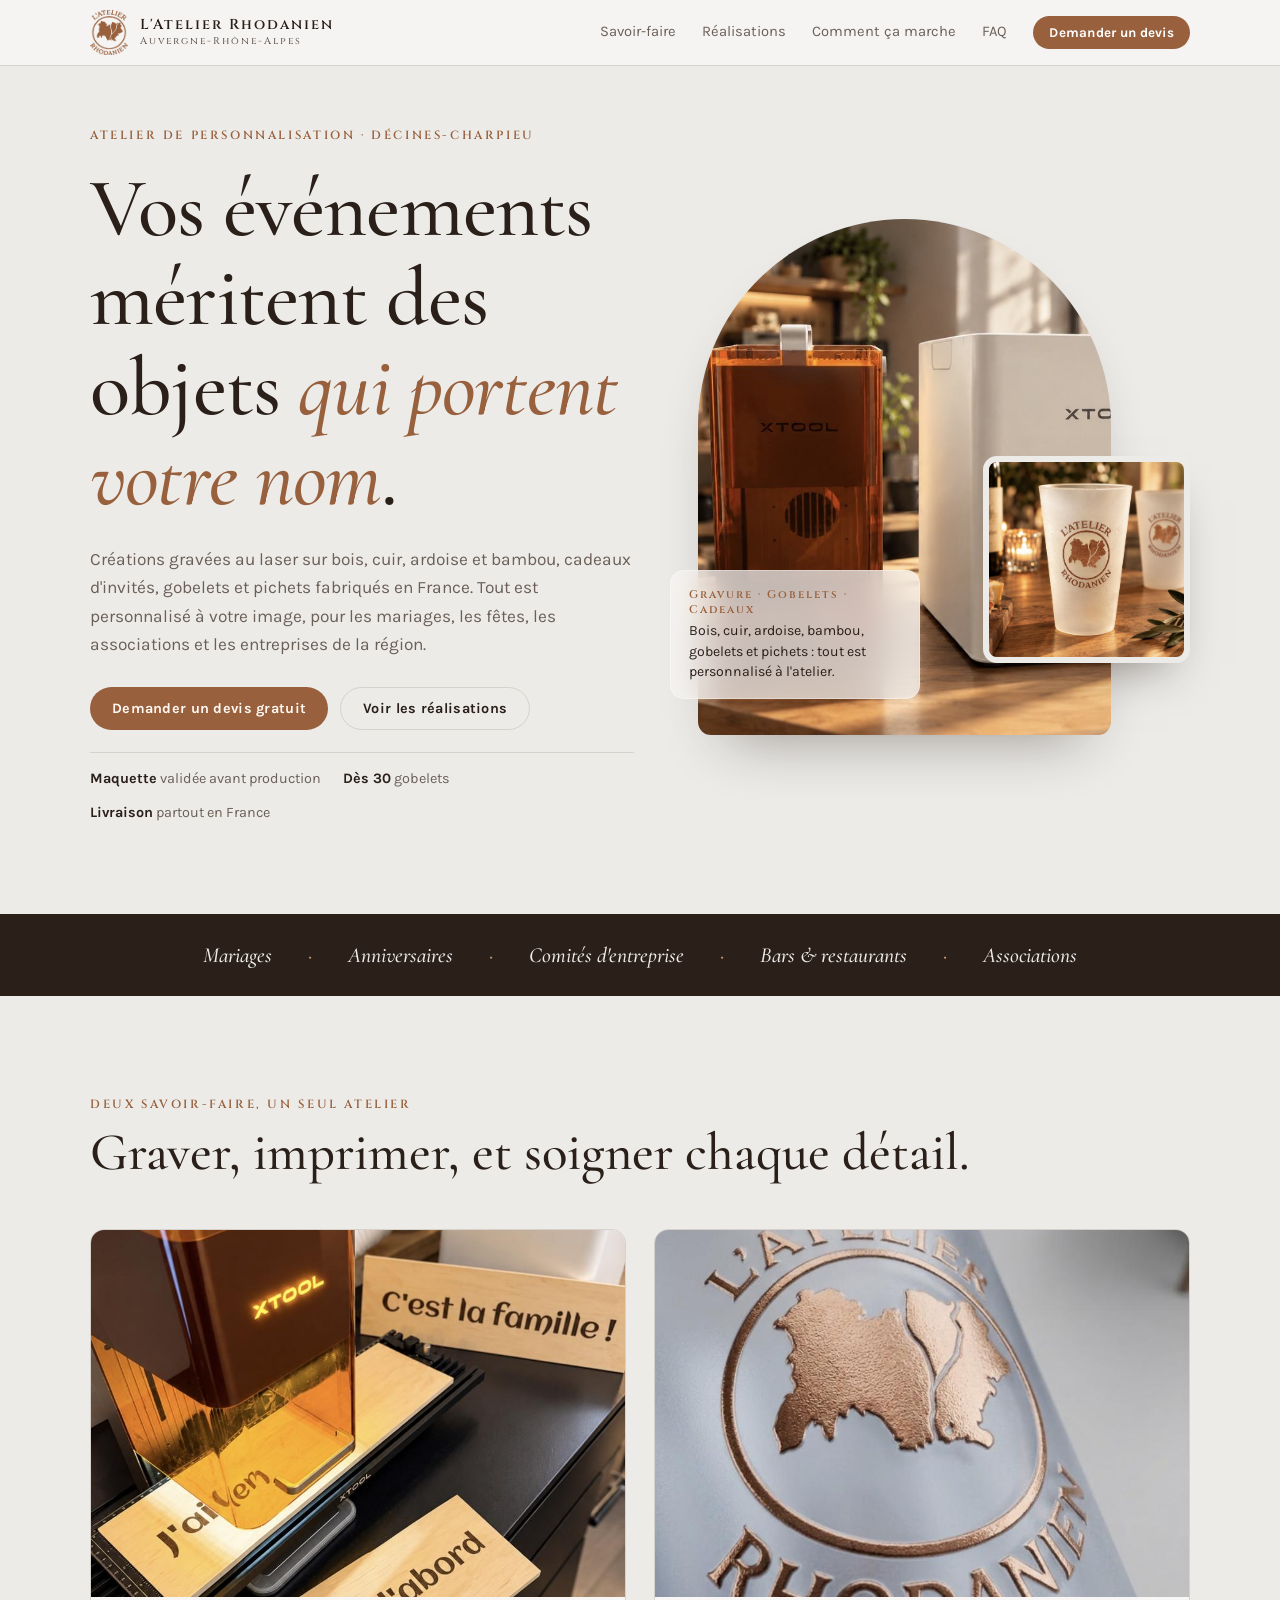
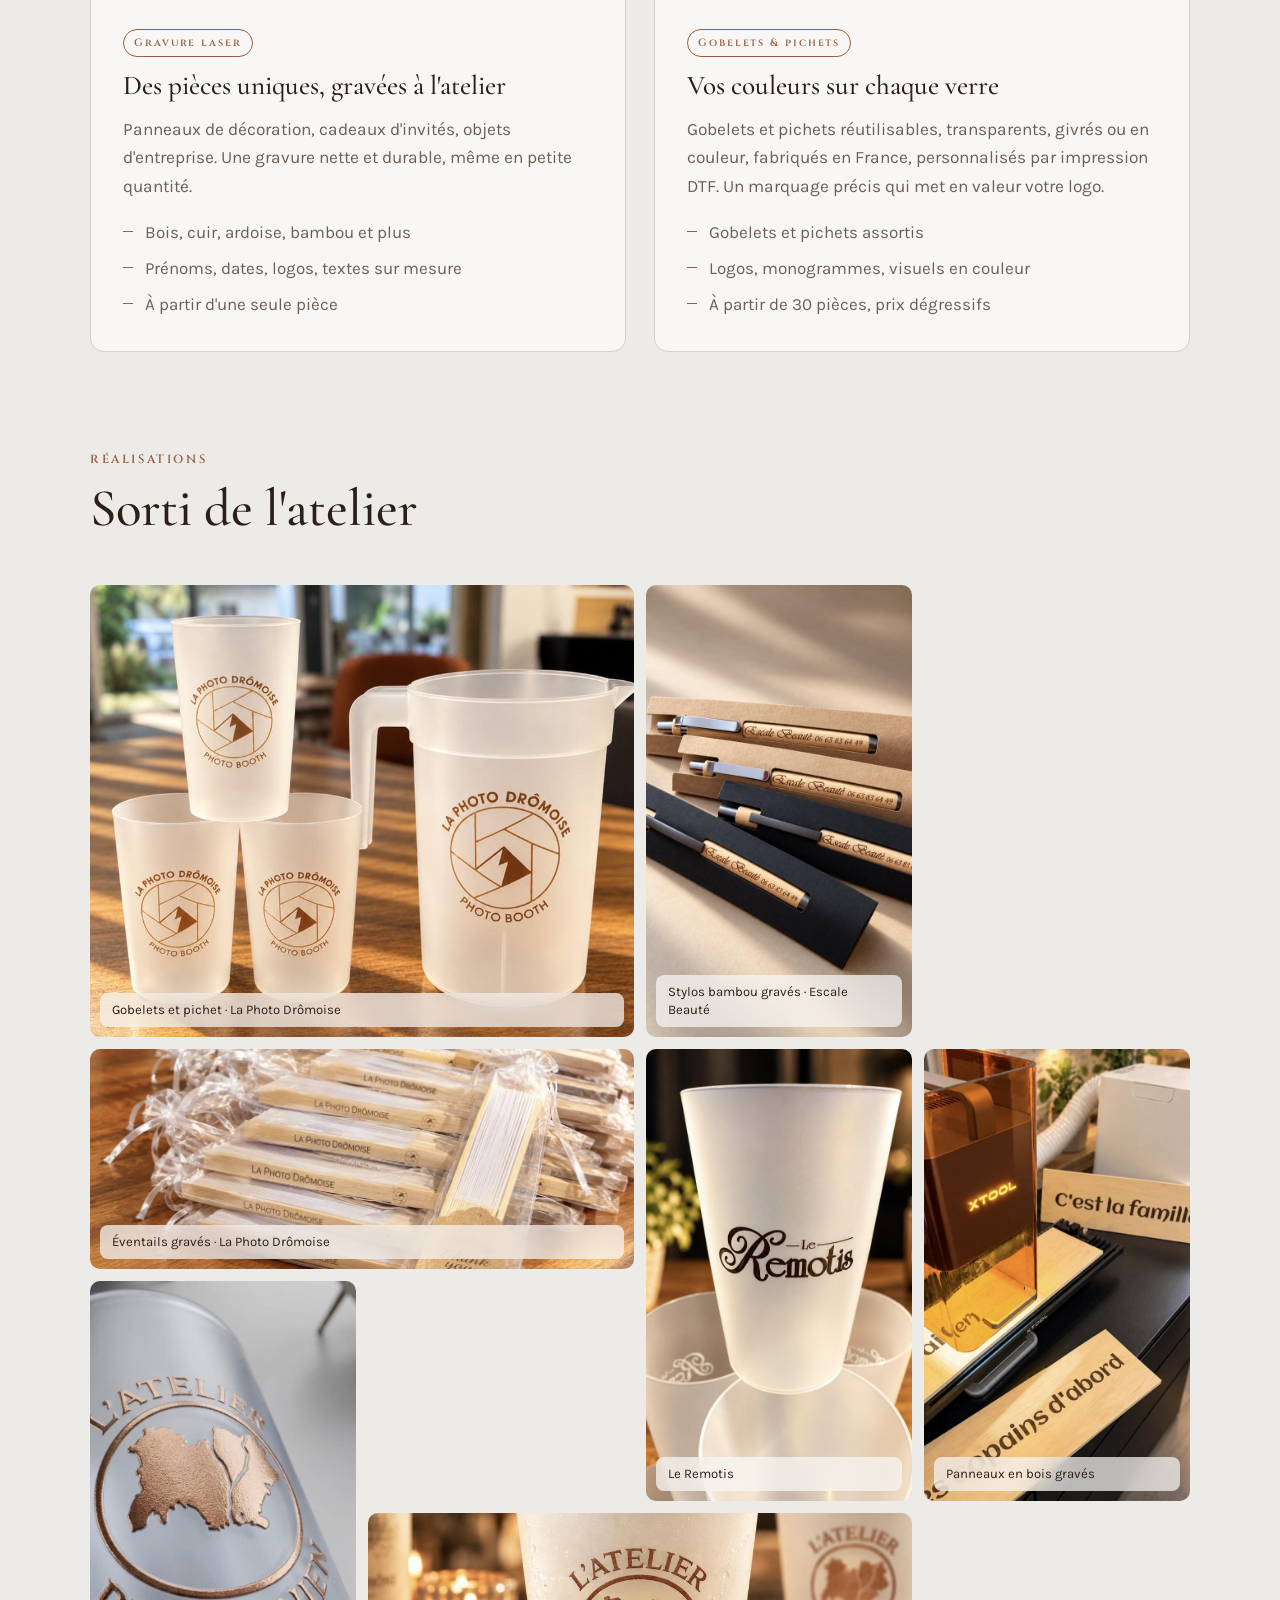
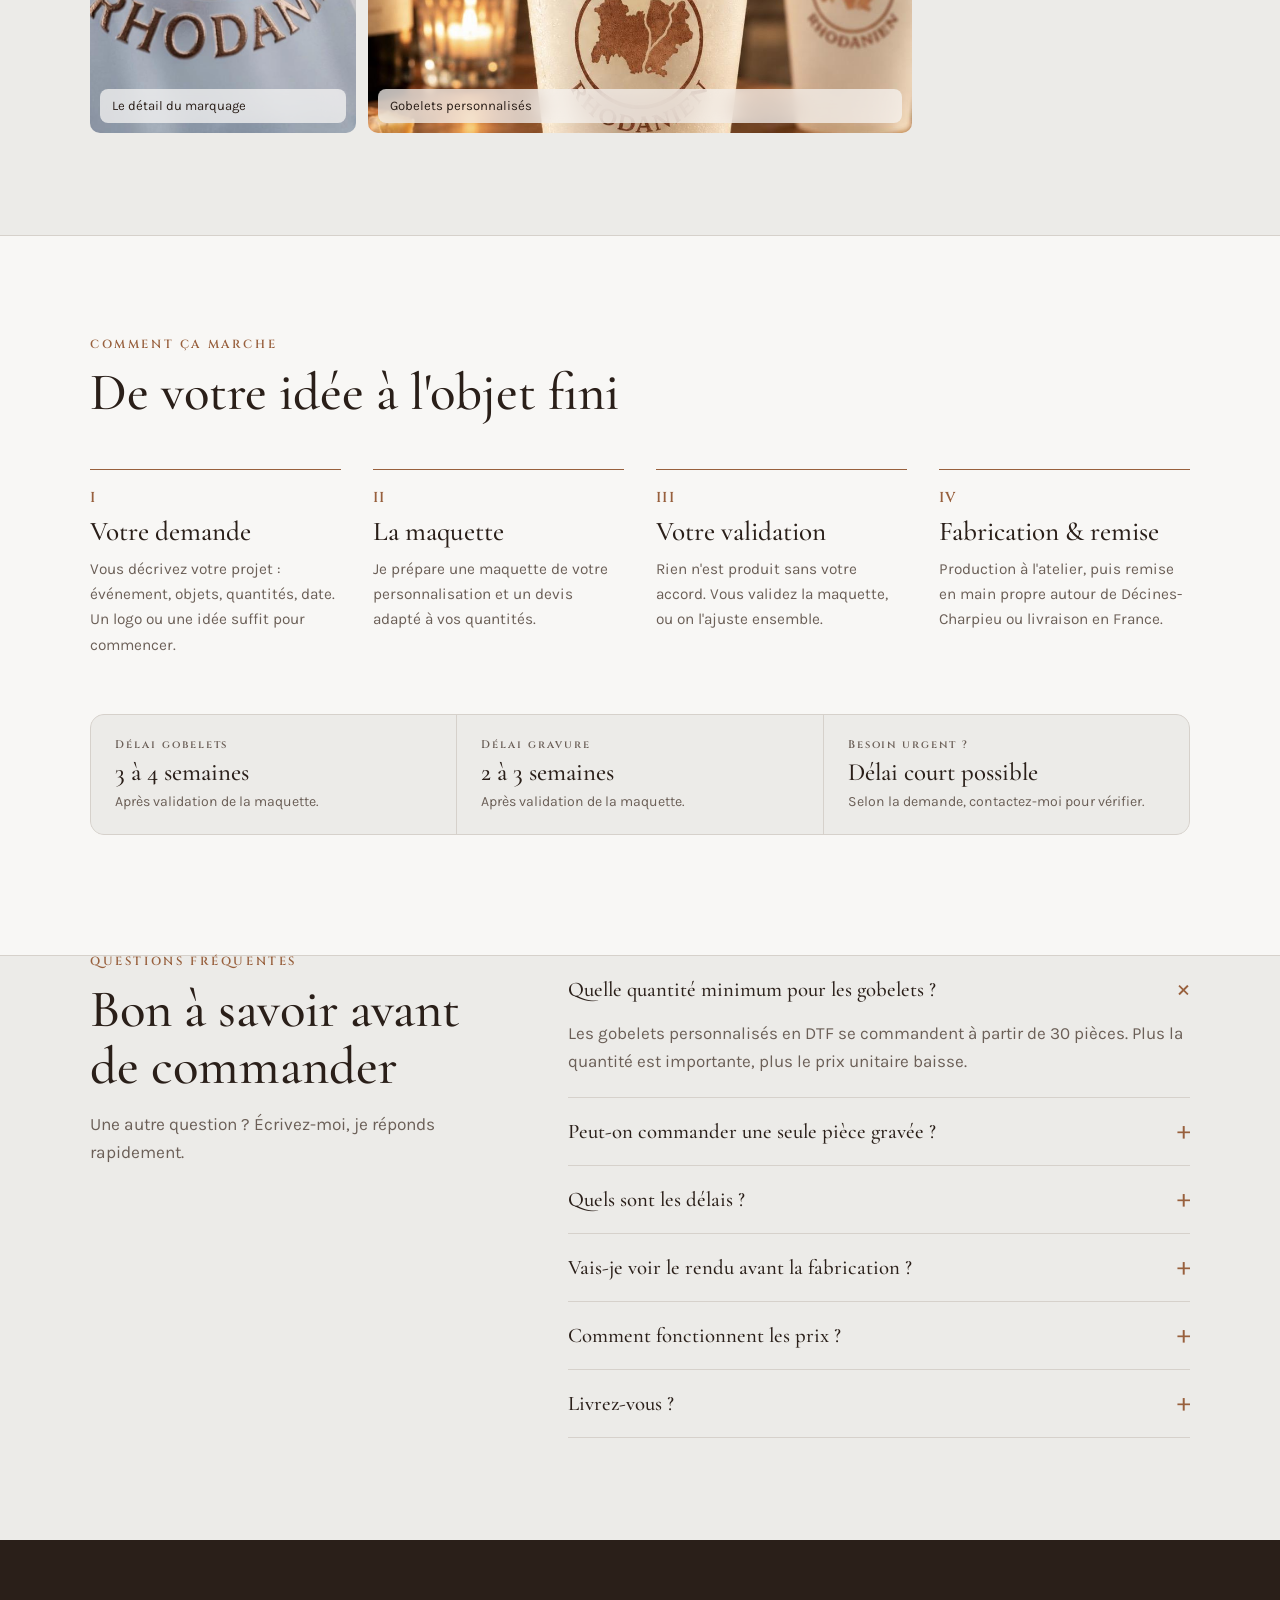
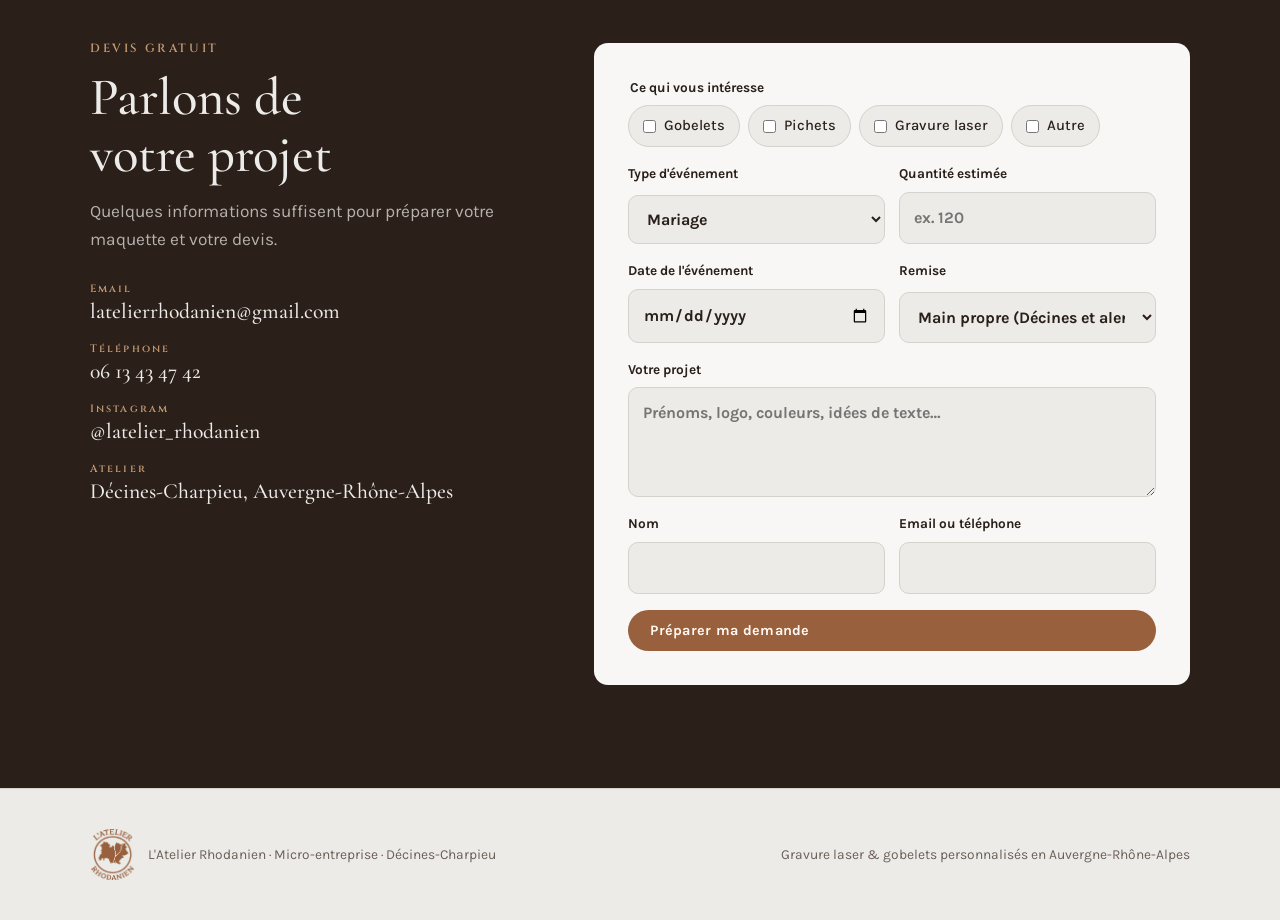
==== index.html @ f377ccbd "Texte blanc sur le bouton Demander un devis du menu Co-Authored-By: Claude Opus 5.5 <noreply@anthrop" ====
<!doctype html>
<html lang="fr">
<head>
<meta charset="utf-8">
<meta name="viewport" content="width=device-width, initial-scale=1, viewport-fit=cover">
<title>L'Atelier Rhodanien</title>
<meta name="description" content="Gravure laser, gobelets et pichets personnalisés pour mariages, fêtes et entreprises en Auvergne-Rhône-Alpes. Atelier à Décines-Charpieu.">
<link rel="preconnect" href="https://fonts.googleapis.com">
<link rel="preconnect" href="https://fonts.gstatic.com" crossorigin>
<link rel="stylesheet" href="https://fonts.googleapis.com/css2?family=Cinzel:wght@500;600&family=Cormorant+Garamond:ital,wght@0,500;0,600;1,500&family=Karla:wght@400;500;700&display=swap">
<style>
/* Layout: "givré & cuivre" — frosted-glass panels over warm workshop photos, copper as the single accent, Cinzel caps echoing the logo */
:root{
  --bg:#ECEBE8; --surface:#F8F7F5; --frost:rgba(248,247,245,.72);
  --ink:#2A1F19; --muted:#6B5F57; --line:#D6D1CB;
  --copper:#98603D; --copper-ink:#FFF8F2; --wood:#C49A72;
  --display:"Cormorant Garamond",Georgia,"Times New Roman",serif;
  --caps:"Cinzel","Trajan Pro",Georgia,serif;
  --body:"Karla",system-ui,-apple-system,"Segoe UI",sans-serif;
  --wrap:1180px; --r:14px;
}
@media (prefers-color-scheme:dark){:root:not([data-theme="light"]){
  --bg:#161210; --surface:#211A16; --frost:rgba(33,26,22,.74);
  --ink:#EFE7E0; --muted:#AA9C90; --line:#3A302A;
  --copper:#D39A6E; --copper-ink:#1B1310; --wood:#B58C66; color-scheme:dark}}
:root[data-theme="dark"]{
  --bg:#161210; --surface:#211A16; --frost:rgba(33,26,22,.74);
  --ink:#EFE7E0; --muted:#AA9C90; --line:#3A302A;
  --copper:#D39A6E; --copper-ink:#1B1310; --wood:#B58C66; color-scheme:dark}

*{box-sizing:border-box}
html{scroll-behavior:smooth}
[hidden]{display:none!important}
body{margin:0;background:var(--bg);color:var(--ink);font:400 17px/1.65 var(--body);-webkit-font-smoothing:antialiased}
img{display:block;max-width:100%}
a{color:inherit}
:focus-visible{outline:2px solid var(--copper);outline-offset:3px;border-radius:4px}
.wrap{max-width:var(--wrap);margin:0 auto;padding-inline:clamp(16px,4vw,40px)}
h1,h2,h3{font-family:var(--display);font-weight:500;line-height:1.08;margin:0;text-wrap:balance}
h2{font-size:clamp(2.1rem,4.6vw,3.3rem)}
h3{font-size:1.7rem}
p{margin:0}
.eyebrow{font:600 .74rem/1 var(--caps);letter-spacing:.22em;text-transform:uppercase;color:var(--copper)}
.lead{color:var(--muted);max-width:60ch;font-size:1.08rem}
.logo-mark{display:inline-block;background:var(--copper);-webkit-mask:url([data-uri]) center/contain no-repeat;mask:url([data-uri]) center/contain no-repeat;aspect-ratio:357/420}

/* header */
header.top{position:sticky;top:env(safe-area-inset-top,0px);z-index:20;background:var(--frost);backdrop-filter:blur(14px) saturate(1.1);-webkit-backdrop-filter:blur(14px) saturate(1.1);border-bottom:1px solid var(--line)}
.top .wrap{display:flex;align-items:center;justify-content:space-between;gap:16px;padding-block:10px}
.brand{display:flex;align-items:center;gap:12px;text-decoration:none}
.brand .logo-mark{width:38px}
.brand span{font:600 .9rem/1.15 var(--caps);letter-spacing:.14em}
.brand small{display:block;font:500 .62rem var(--caps);letter-spacing:.2em;color:var(--muted)}
nav.links{display:flex;gap:26px;align-items:center}
nav.links a{text-decoration:none;font-size:.92rem;color:var(--muted)}
nav.links a:hover{color:var(--ink)}
nav.links a.btn,nav.links a.btn:hover{color:#FFFFFF;background:#98603D}
.btn{display:inline-flex;align-items:center;gap:8px;padding:12px 22px;border-radius:999px;background:var(--copper);color:var(--copper-ink);text-decoration:none;font:700 .9rem var(--body);letter-spacing:.02em;border:0;cursor:pointer;transition:transform .2s,box-shadow .2s}
.btn:hover{transform:translateY(-1px);box-shadow:0 8px 22px -10px var(--copper)}
.btn.ghost{background:transparent;color:var(--ink);border:1px solid var(--line)}
.btn.sm{padding:9px 16px;font-size:.84rem}
@media (max-width:820px){nav.links a:not(.btn){display:none}}

/* hero */
.hero{padding-block:clamp(28px,5vw,64px) clamp(48px,7vw,96px)}
.hero-grid{display:grid;grid-template-columns:1.05fr .95fr;gap:clamp(28px,5vw,64px);align-items:center}
.hero-copy{display:grid;gap:22px;min-width:0}
.hero h1{font-size:clamp(2.7rem,6.6vw,5.2rem);letter-spacing:-.01em}
.hero h1 em{color:var(--copper);font-style:italic}
.hero .cta{display:flex;flex-wrap:wrap;gap:12px;margin-top:6px}
.facts{display:flex;flex-wrap:wrap;gap:10px 22px;padding-top:14px;border-top:1px solid var(--line);color:var(--muted);font-size:.9rem}
.facts b{color:var(--ink);font-weight:700}
.hero-visual{position:relative;min-width:0}
.hero-visual .photo{border-radius:220px 220px var(--r) var(--r);overflow:hidden;aspect-ratio:4/5;box-shadow:0 30px 60px -30px rgba(42,31,25,.45)}
.hero-visual .photo img{width:100%;height:100%;object-fit:cover}
.hero-visual .photo{width:84%}
.photo2{position:absolute;right:0;top:46%;width:42%;aspect-ratio:1;border-radius:var(--r);overflow:hidden;border:6px solid var(--bg);box-shadow:0 24px 44px -22px rgba(42,31,25,.5)}
.photo2 img{width:100%;height:100%;object-fit:cover}
.frost-tag{position:absolute;left:-28px;bottom:36px;max-width:250px;padding:16px 18px;border-radius:var(--r);background:var(--frost);backdrop-filter:blur(16px);-webkit-backdrop-filter:blur(16px);border:1px solid rgba(255,255,255,.35);font-size:.88rem;line-height:1.45}
.frost-tag strong{display:block;font:600 .7rem var(--caps);letter-spacing:.18em;color:var(--copper);margin-bottom:4px}
@media (max-width:860px){.hero-grid{grid-template-columns:1fr}.hero-visual{order:-1;max-width:460px;width:100%;margin-inline:auto}.frost-tag{left:12px;bottom:14px}}

/* savoir-faire */
section{padding-block:clamp(56px,8vw,104px)}
.sec-head{display:grid;gap:14px;margin-bottom:clamp(28px,4vw,48px)}
.lines{display:grid;grid-template-columns:1fr 1fr;gap:clamp(16px,2.5vw,28px)}
.line{background:var(--surface);border-radius:var(--r);overflow:hidden;display:grid;grid-template-rows:auto 1fr;border:1px solid var(--line)}
.line .img{aspect-ratio:16/11;overflow:hidden}
.line .img img{width:100%;height:100%;object-fit:cover;transition:transform .8s ease}
.line:hover .img img{transform:scale(1.03)}
.line .body{padding:clamp(20px,3vw,32px);display:grid;gap:14px;align-content:start}
.line ul{list-style:none;padding:0;margin:4px 0 0;display:grid;gap:8px;color:var(--muted)}
.line li{padding-left:22px;position:relative}
.line li::before{content:"";position:absolute;left:0;top:.72em;width:10px;height:1px;background:var(--copper)}
.chip{justify-self:start;font:600 .66rem var(--caps);letter-spacing:.18em;padding:6px 10px;border:1px solid var(--copper);color:var(--copper);border-radius:999px}
@media (max-width:760px){.lines{grid-template-columns:1fr}}

/* occasions band */
.band{background:var(--ink);color:var(--bg);padding-block:28px}
.band .wrap{display:flex;flex-wrap:wrap;gap:12px 36px;justify-content:center;font:500 1.35rem var(--display);font-style:italic}
.band span::after{content:"·";margin-left:36px;color:var(--wood);font-style:normal}
.band span:last-child::after{content:none}

/* gallery */
.gallery{display:grid;grid-template-columns:repeat(4,1fr);grid-auto-rows:220px;gap:12px}
.gallery figure{margin:0;position:relative;border-radius:10px;overflow:hidden;background:var(--surface)}
.gallery img{width:100%;height:100%;object-fit:cover}
.gallery figcaption{position:absolute;left:10px;right:10px;bottom:10px;padding:8px 12px;border-radius:8px;background:var(--frost);backdrop-filter:blur(12px);-webkit-backdrop-filter:blur(12px);font-size:.82rem;line-height:1.35}
.g1{grid-column:span 2;grid-row:span 2}.g2{grid-row:span 2}.g5{grid-column:span 2}
@media (max-width:860px){.gallery{grid-template-columns:1fr 1fr;grid-auto-rows:190px}.g1{grid-column:span 2}.g2{grid-row:span 2}.g5{grid-column:span 2}}

/* steps */
.steps-sec{background:var(--surface);border-block:1px solid var(--line)}
.steps{list-style:none;margin:0;padding:0;display:grid;grid-template-columns:repeat(4,1fr);gap:clamp(18px,2.5vw,32px);counter-reset:s}
.steps li{display:grid;gap:10px;align-content:start;padding-top:18px;border-top:1px solid var(--copper);counter-increment:s}
.steps li::before{content:counter(s,upper-roman);font:600 .9rem var(--caps);color:var(--copper);letter-spacing:.1em}
.steps p{color:var(--muted);font-size:.96rem}
.keyinfo{margin-top:clamp(36px,5vw,56px);display:grid;grid-template-columns:repeat(3,1fr);gap:1px;background:var(--line);border:1px solid var(--line);border-radius:var(--r);overflow:hidden}
.keyinfo div{background:var(--bg);padding:22px 24px;display:grid;gap:6px;align-content:start}
.keyinfo dt{font:600 .68rem var(--caps);letter-spacing:.18em;color:var(--muted)}
.keyinfo dd{margin:0;font:500 1.55rem/1.2 var(--display)}
.keyinfo dd small{display:block;font:400 .88rem/1.45 var(--body);color:var(--muted);margin-top:4px}
@media (max-width:860px){.steps{grid-template-columns:1fr 1fr}.keyinfo{grid-template-columns:1fr}}
@media (max-width:480px){.steps{grid-template-columns:1fr}}

/* reviews */
.reviews{display:grid;grid-template-columns:repeat(3,1fr);gap:16px}
.review{border:1px dashed var(--line);border-radius:var(--r);padding:26px;display:grid;gap:14px;align-content:start;background:var(--surface)}
.review .stars{color:var(--copper);letter-spacing:.2em}
.review q{font:italic 500 1.3rem/1.35 var(--display);color:var(--muted);quotes:"« " " »"}
.review cite{font:normal 600 .7rem var(--caps);letter-spacing:.16em;color:var(--muted)}
@media (max-width:860px){.reviews{grid-template-columns:1fr}}

/* faq */
.faq-grid{display:grid;grid-template-columns:.8fr 1.2fr;gap:clamp(28px,5vw,64px);align-items:start}
.faq-grid > *{min-width:0}
details{border-bottom:1px solid var(--line);padding-block:4px}
summary{cursor:pointer;list-style:none;display:flex;justify-content:space-between;gap:16px;padding-block:16px;font:500 1.3rem/1.3 var(--display)}
summary::-webkit-details-marker{display:none}
summary::after{content:"+";color:var(--copper);font:400 1.6rem/1 var(--body);transition:transform .25s}
details[open] summary::after{transform:rotate(45deg)}
details p{color:var(--muted);padding-bottom:18px;max-width:62ch}
@media (max-width:860px){.faq-grid{grid-template-columns:1fr}}

/* devis */
.devis{background:var(--ink);color:var(--bg)}
.devis .eyebrow{color:var(--wood)}
.devis-grid{display:grid;grid-template-columns:.85fr 1.15fr;gap:clamp(28px,5vw,64px);align-items:start}
.devis-grid > *{min-width:0}
.devis .lead{color:color-mix(in srgb,var(--bg) 72%,var(--ink))}
.contact{display:grid;gap:18px;margin-top:28px}
.contact div{display:grid;gap:2px}
.contact dt{font:600 .66rem var(--caps);letter-spacing:.2em;color:var(--wood)}
.contact dd{margin:0;font:500 1.35rem var(--display);user-select:all;word-break:break-word}
.contact dd a{text-decoration:none}
form.card{background:var(--surface);color:var(--ink);border-radius:var(--r);padding:clamp(20px,3vw,34px);display:grid;gap:16px}
.row{display:grid;grid-template-columns:1fr 1fr;gap:14px}
@media (max-width:560px){.row{grid-template-columns:1fr}}
label{display:grid;gap:6px;font-size:.85rem;font-weight:700}
input,select,textarea{font:inherit;font-size:1rem;color:var(--ink);background:var(--bg);border:1px solid var(--line);border-radius:10px;padding:12px 14px;width:100%;min-width:0}
textarea{min-height:110px;resize:vertical}
input:focus,select:focus,textarea:focus{outline:none;border-color:var(--copper);box-shadow:0 0 0 3px color-mix(in srgb,var(--copper) 22%,transparent)}
fieldset{border:0;padding:0;margin:0;display:grid;gap:8px}
legend{font-size:.85rem;font-weight:700;margin-bottom:6px}
.opts{display:flex;flex-wrap:wrap;gap:8px}
.opts label{display:inline-flex;align-items:center;gap:8px;font-weight:500;font-size:.92rem;padding:8px 14px;border:1px solid var(--line);border-radius:999px;cursor:pointer;background:var(--bg)}
.opts input{width:auto;accent-color:var(--copper);margin:0}
.opts label:has(input:checked){border-color:var(--copper);color:var(--copper)}
.note{font-size:.82rem;color:var(--muted)}
.result{display:grid;gap:12px;padding:18px;border-radius:10px;background:var(--bg);border:1px solid var(--copper)}
.result pre{white-space:pre-wrap;font:400 .9rem/1.5 var(--body);margin:0;max-height:240px;overflow:auto}
.result .acts{display:flex;flex-wrap:wrap;gap:10px}
@media (max-width:860px){.devis-grid{grid-template-columns:1fr}}

footer{padding-block:40px;border-top:1px solid var(--line);color:var(--muted);font-size:.86rem}
footer .wrap{display:flex;flex-wrap:wrap;justify-content:space-between;gap:16px;align-items:center}
footer .logo-mark{width:44px}

@media (prefers-reduced-motion:reduce){*{transition:none!important;scroll-behavior:auto!important}}
</style>
</head>
<body>


<header class="top">
  <div class="wrap">
    <a class="brand" href="#accueil" aria-label="L'Atelier Rhodanien, accueil">
      <i class="logo-mark" aria-hidden="true"></i>
      <span>L'Atelier Rhodanien<small>Auvergne-Rhône-Alpes</small></span>
    </a>
    <nav class="links" aria-label="Navigation principale">
      <a href="#savoir-faire">Savoir-faire</a>
      <a href="#realisations">Réalisations</a>
      <a href="#etapes">Comment ça marche</a>
      <a href="#faq">FAQ</a>
      <a class="btn sm" href="#devis">Demander un devis</a>
    </nav>
  </div>
</header>

<main id="accueil">
  <section class="hero">
    <div class="wrap hero-grid">
      <div class="hero-copy">
        <p class="eyebrow">Atelier de personnalisation · Décines-Charpieu</p>
        <h1>Vos événements méritent des objets <em>qui portent votre nom</em>.</h1>
        <p class="lead">Créations gravées au laser sur bois, cuir, ardoise et bambou, cadeaux d'invités, gobelets et pichets fabriqués en France. Tout est personnalisé à votre image, pour les mariages, les fêtes, les associations et les entreprises de la région.</p>
        <div class="cta">
          <a class="btn" href="#devis">Demander un devis gratuit</a>
          <a class="btn ghost" href="#realisations">Voir les réalisations</a>
        </div>
        <div class="facts">
          <span><b>Maquette</b> validée avant production</span>
          <span><b>Dès 30</b> gobelets</span>
          <span><b>Livraison</b> partout en France</span>
        </div>
      </div>
      <div class="hero-visual">
        <div class="photo"><img src="[data-uri]" alt="Machine de gravure laser et son extracteur dans l'atelier, sur un établi en bois baigné de soleil" style="object-position:36% 50%"></div>
        <div class="photo2"><img src="[data-uri]" alt="Gobelet personnalisé au logo de L'Atelier Rhodanien"></div>
        <div class="frost-tag"><strong>Gravure · Gobelets · Cadeaux</strong>Bois, cuir, ardoise, bambou, gobelets et pichets : tout est personnalisé à l'atelier.</div>
      </div>
    </div>
  </section>

  <div class="band" aria-label="Occasions">
    <div class="wrap"><span>Mariages</span><span>Anniversaires</span><span>Comités d'entreprise</span><span>Bars & restaurants</span><span>Associations</span></div>
  </div>

  <section id="savoir-faire">
    <div class="wrap">
      <div class="sec-head">
        <p class="eyebrow">Deux savoir-faire, un seul atelier</p>
        <h2>Graver, imprimer, et soigner chaque détail.</h2>
      </div>
      <div class="lines">
        <article class="line">
          <div class="img"><img src="[data-uri]" alt="Machine de gravure laser en action sur une planche de bois, à côté de panneaux gravés"></div>
          <div class="body">
            <span class="chip">Gravure laser</span>
            <h3>Des pièces uniques, gravées à l'atelier</h3>
            <p class="lead">Panneaux de décoration, cadeaux d'invités, objets d'entreprise. Une gravure nette et durable, même en petite quantité.</p>
            <ul><li>Bois, cuir, ardoise, bambou et plus</li><li>Prénoms, dates, logos, textes sur mesure</li><li>À partir d'une seule pièce</li></ul>
          </div>
        </article>
        <article class="line">
          <div class="img"><img src="[data-uri]" alt="Gros plan sur le logo cuivré imprimé sur un gobelet"></div>
          <div class="body">
            <span class="chip">Gobelets & pichets</span>
            <h3>Vos couleurs sur chaque verre</h3>
            <p class="lead">Gobelets et pichets réutilisables, transparents, givrés ou en couleur, fabriqués en France, personnalisés par impression DTF. Un marquage précis qui met en valeur votre logo.</p>
            <ul><li>Gobelets et pichets assortis</li><li>Logos, monogrammes, visuels en couleur</li><li>À partir de 30 pièces, prix dégressifs</li></ul>
          </div>
        </article>
      </div>
    </div>
  </section>

  <section id="realisations" style="padding-top:0">
    <div class="wrap">
      <div class="sec-head">
        <p class="eyebrow">Réalisations</p>
        <h2>Sorti de l'atelier</h2>
      </div>
      <div class="gallery">
        <figure class="g1"><img src="[data-uri]" alt="Trois gobelets et un pichet marqués au logo de La Photo Drômoise sur une table en bois"><figcaption>Gobelets et pichet · La Photo Drômoise</figcaption></figure>
        <figure class="g2"><img src="[data-uri]" alt="Stylos en bambou gravés Escale Beauté dans leurs étuis kraft et noirs"><figcaption>Stylos bambou gravés · Escale Beauté</figcaption></figure>
        <figure class="g5"><img src="[data-uri]" alt="Éventails en bambou gravés La Photo Drômoise, emballés en organza"><figcaption>Éventails gravés · La Photo Drômoise</figcaption></figure>
        <figure class="g2"><img src="[data-uri]" alt="Gros plan d'un gobelet marqué Le Remotis"><figcaption>Le Remotis</figcaption></figure>
        <figure class="g2"><img src="[data-uri]" alt="Panneaux en bois gravés de messages" style="object-position:70% 40%"><figcaption>Panneaux en bois gravés</figcaption></figure>
        <figure class="g2"><img src="[data-uri]" alt="Détail du marquage cuivré sur un gobelet"><figcaption>Le détail du marquage</figcaption></figure>
        <figure class="g5"><img src="[data-uri]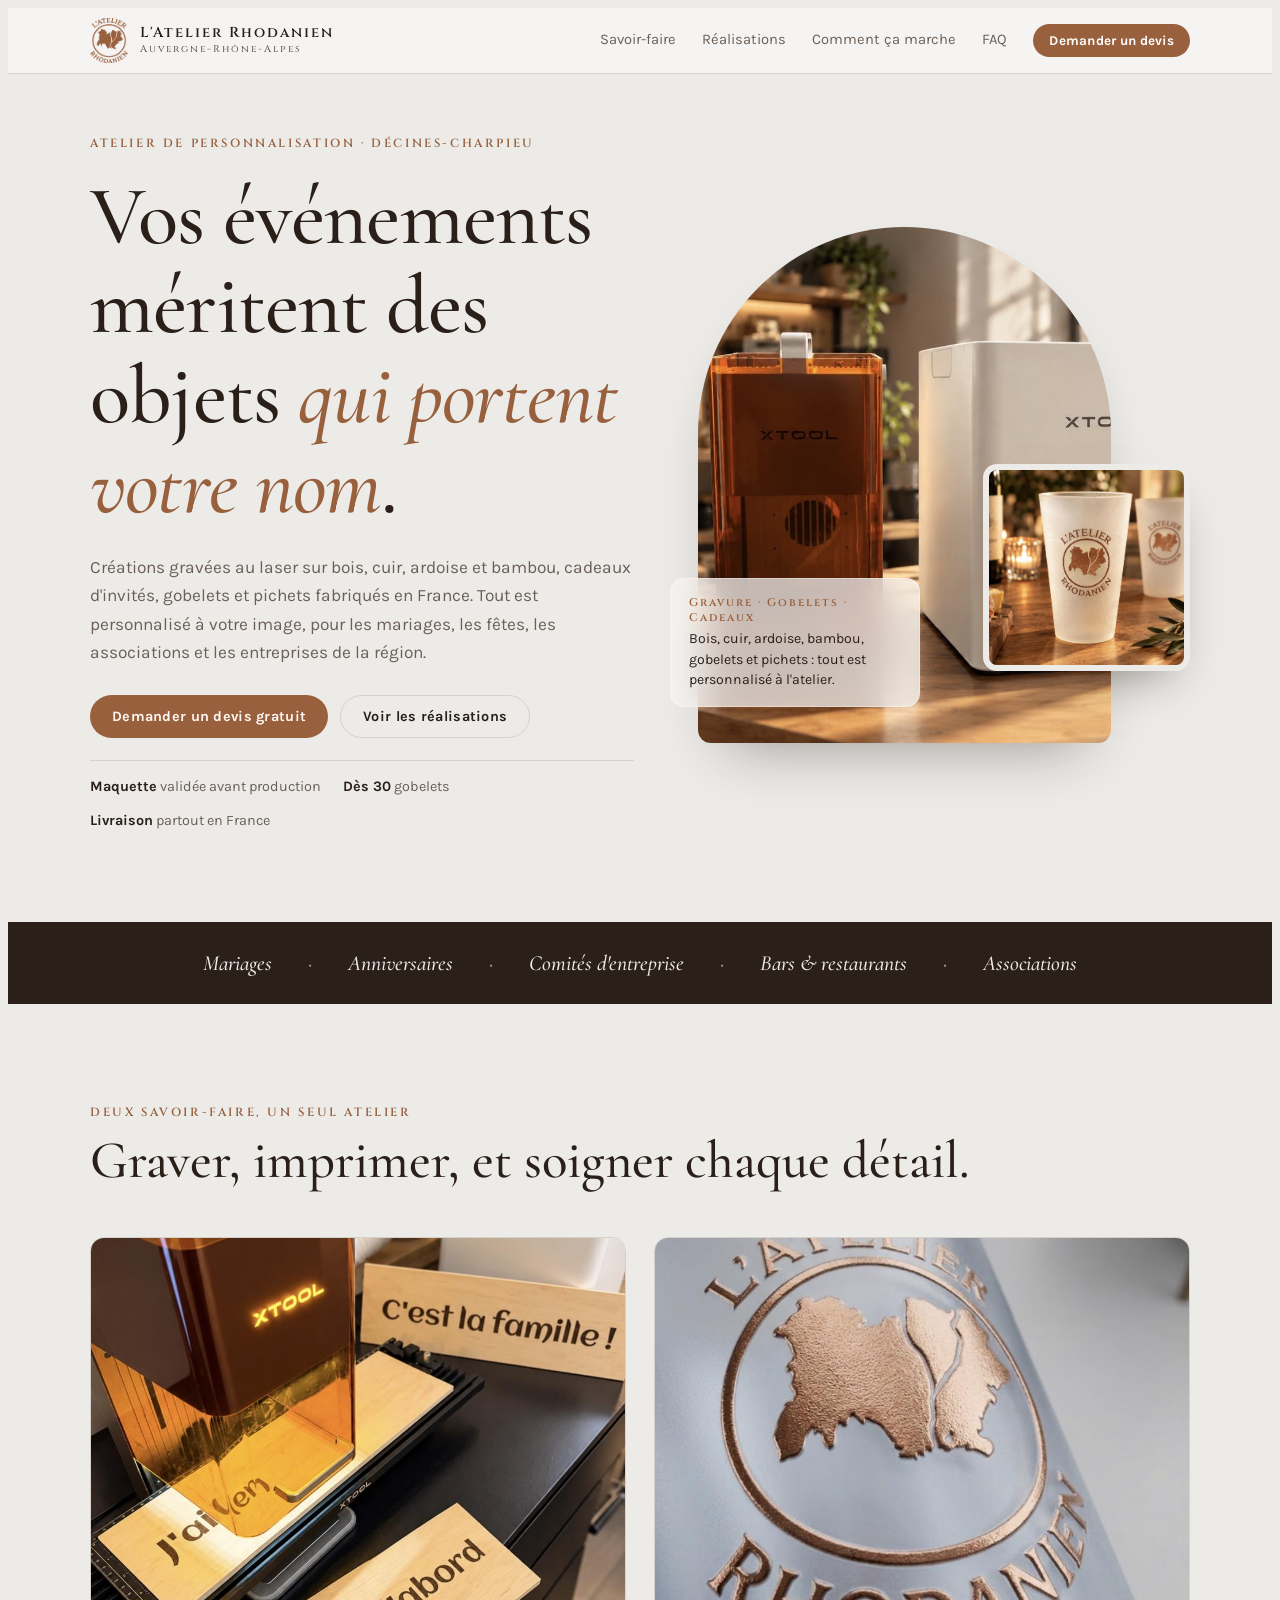
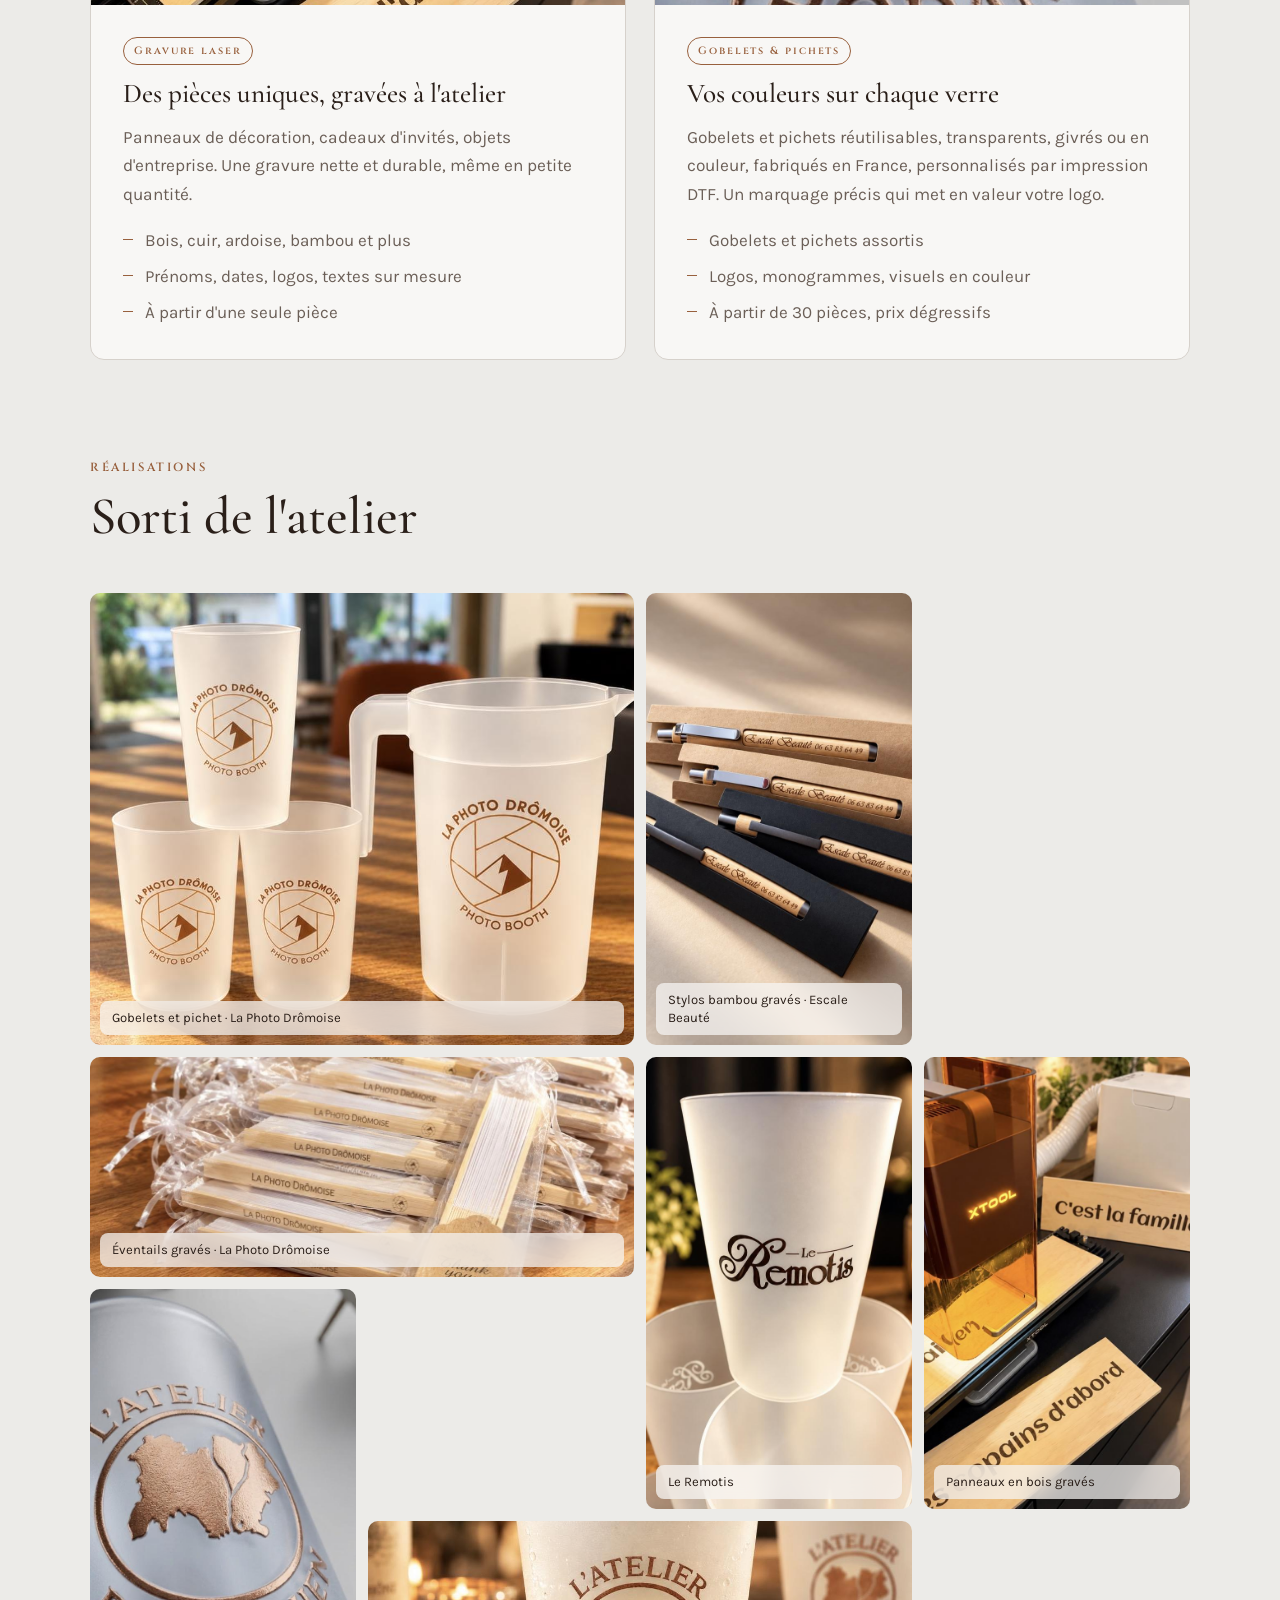
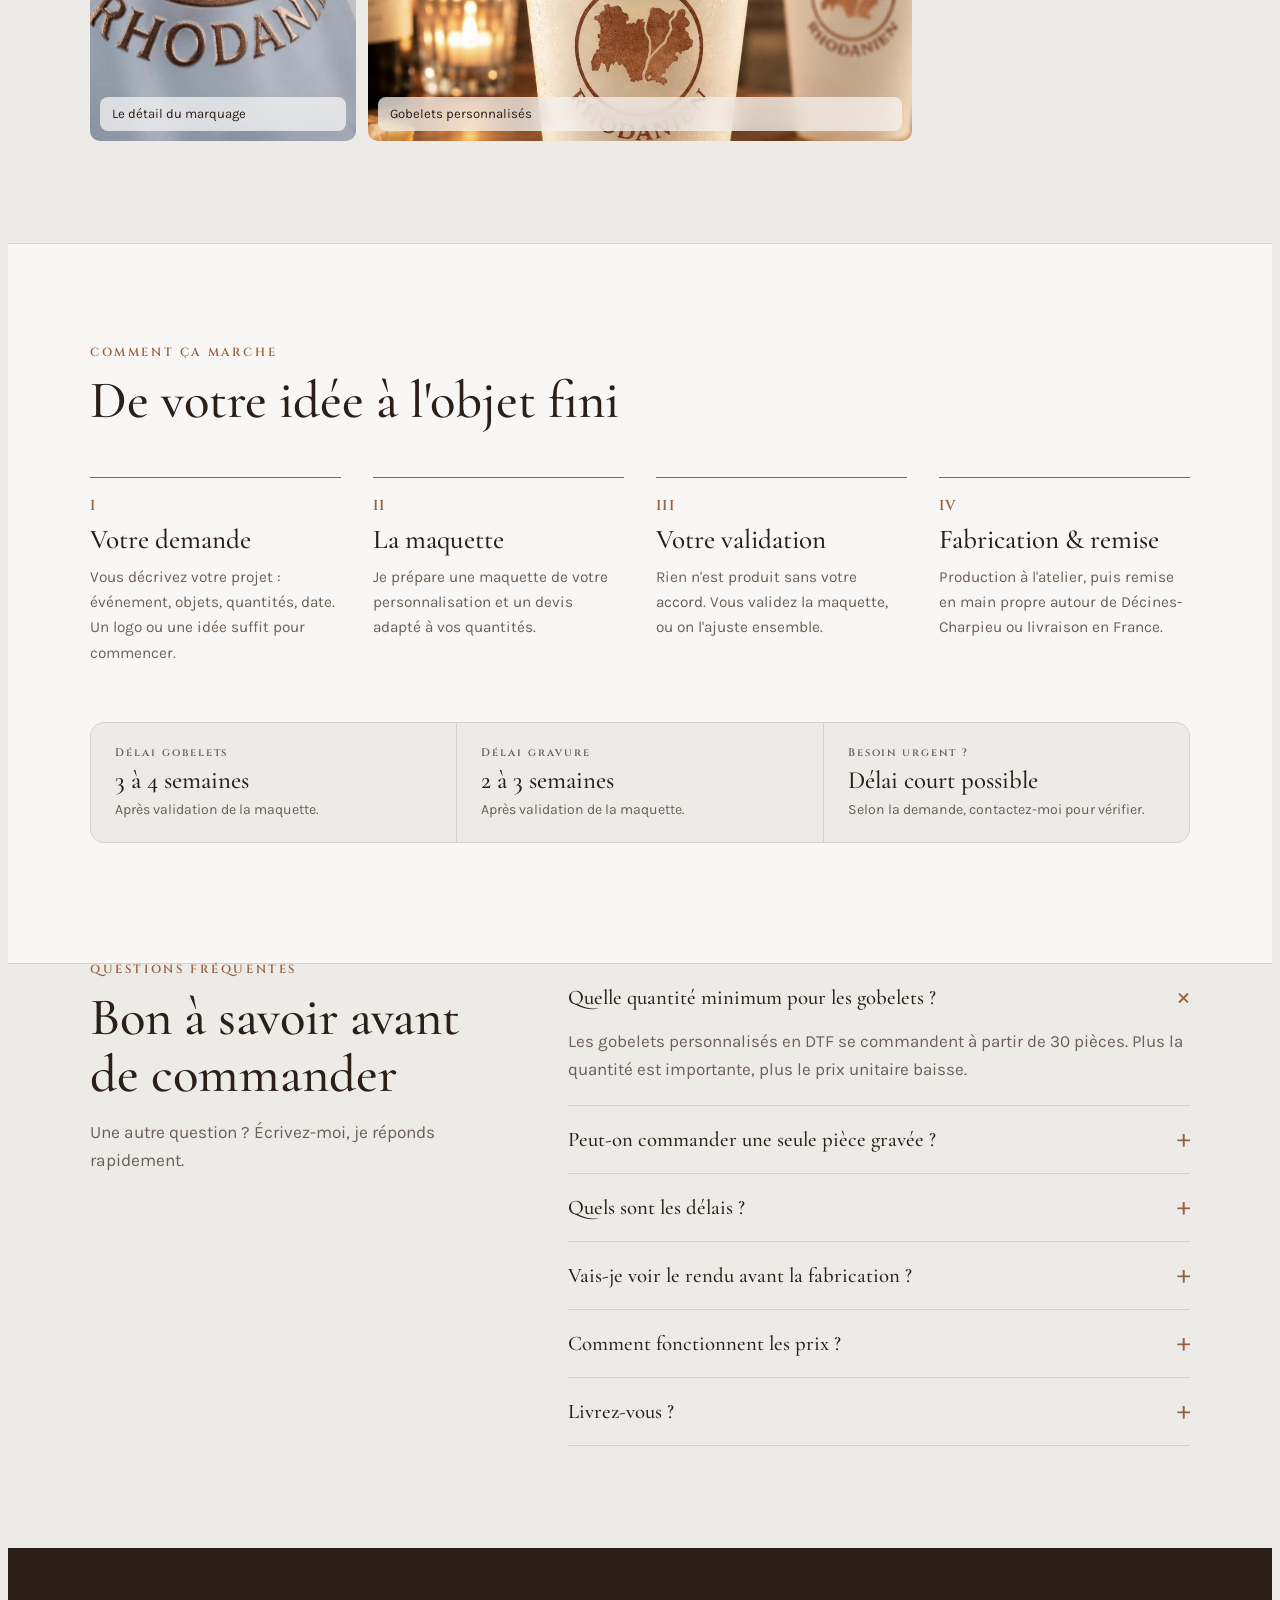
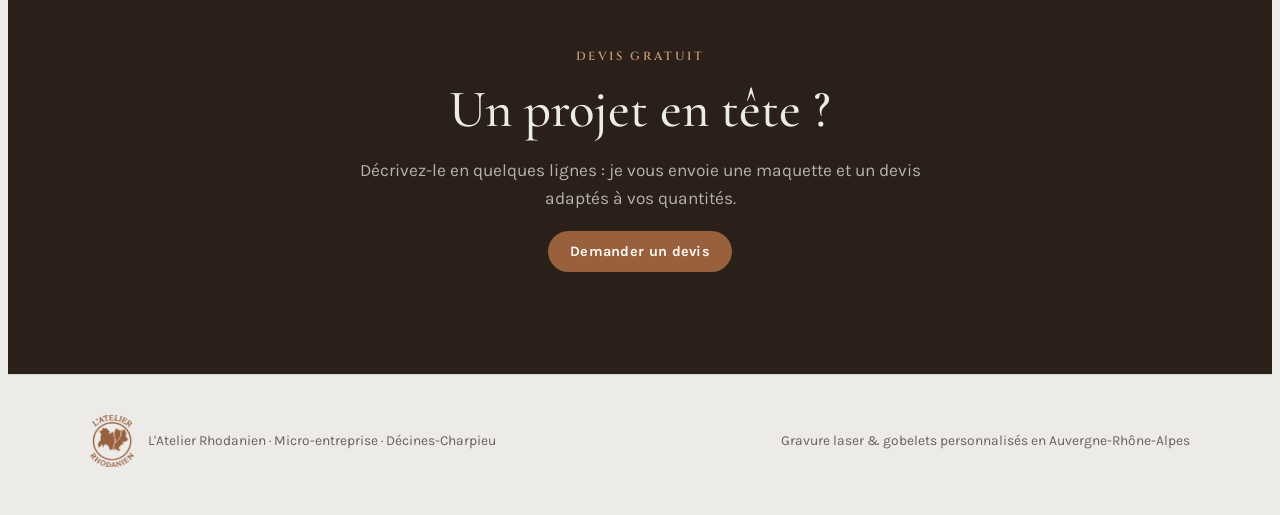
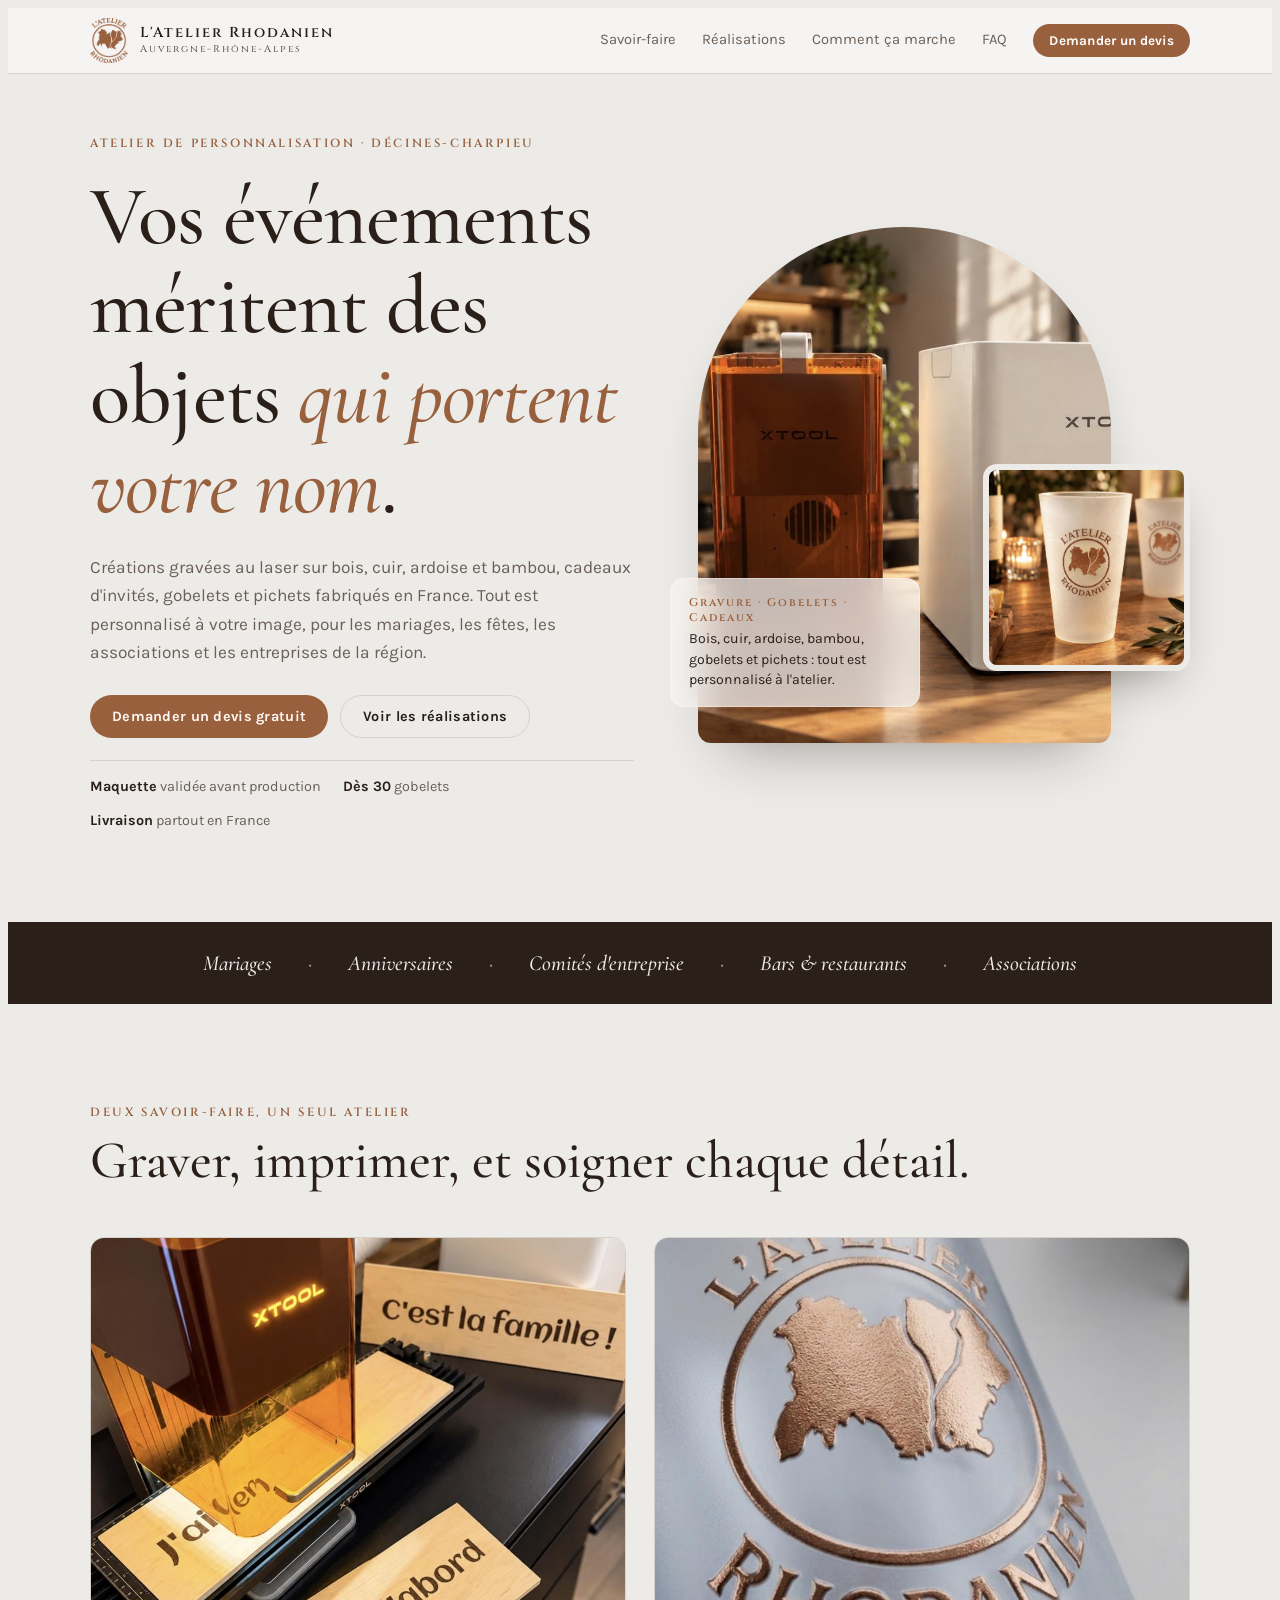
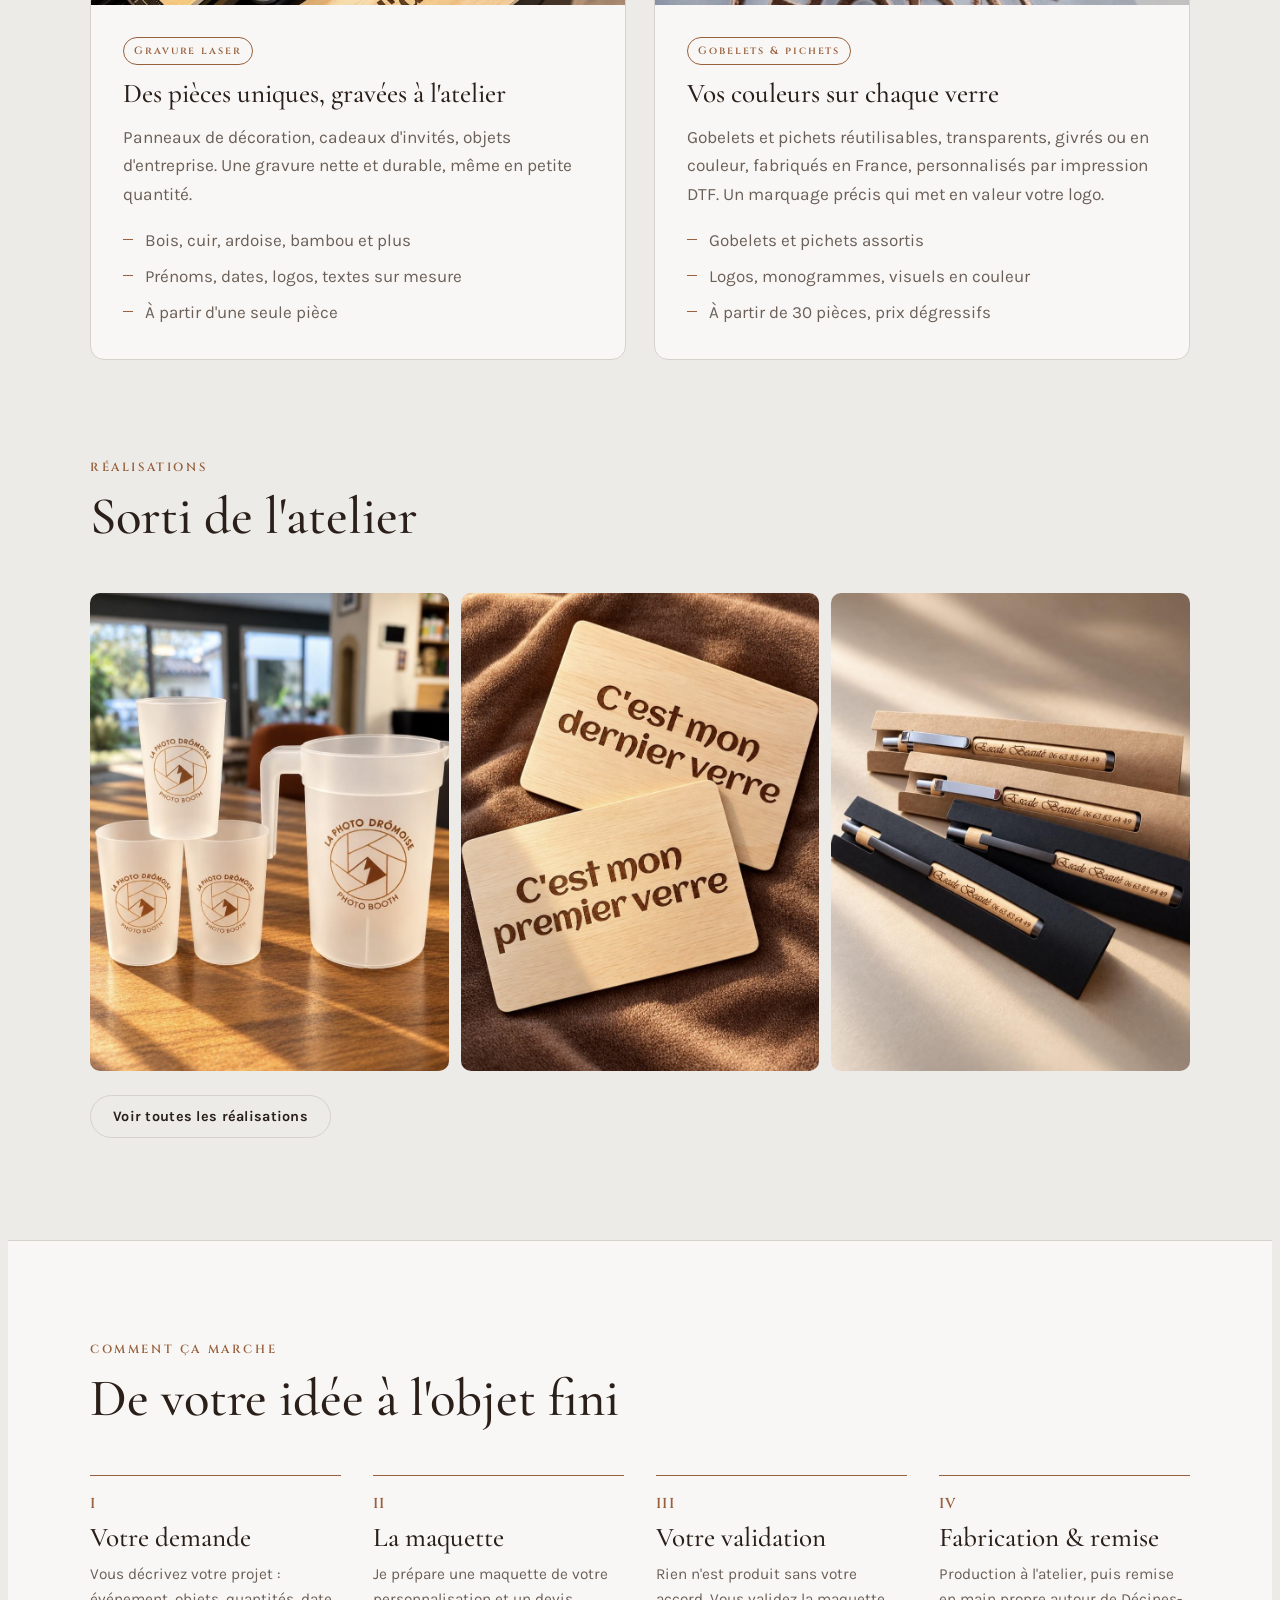
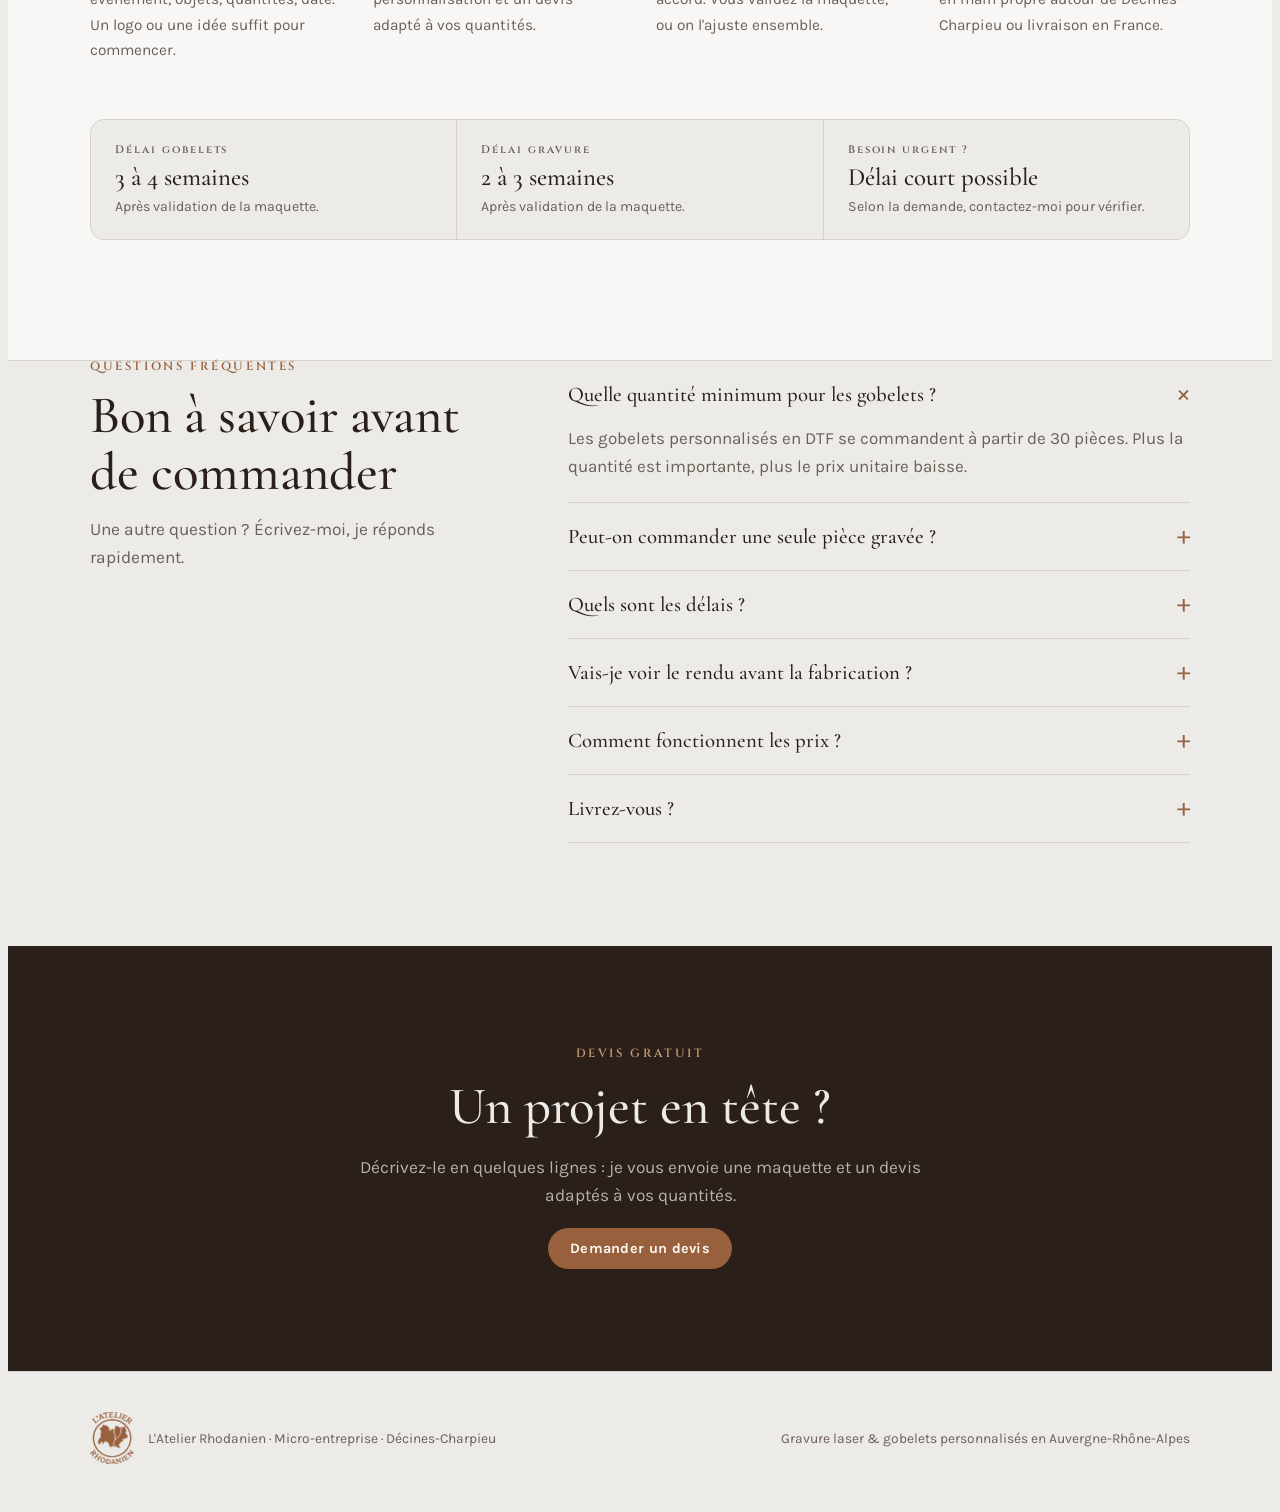
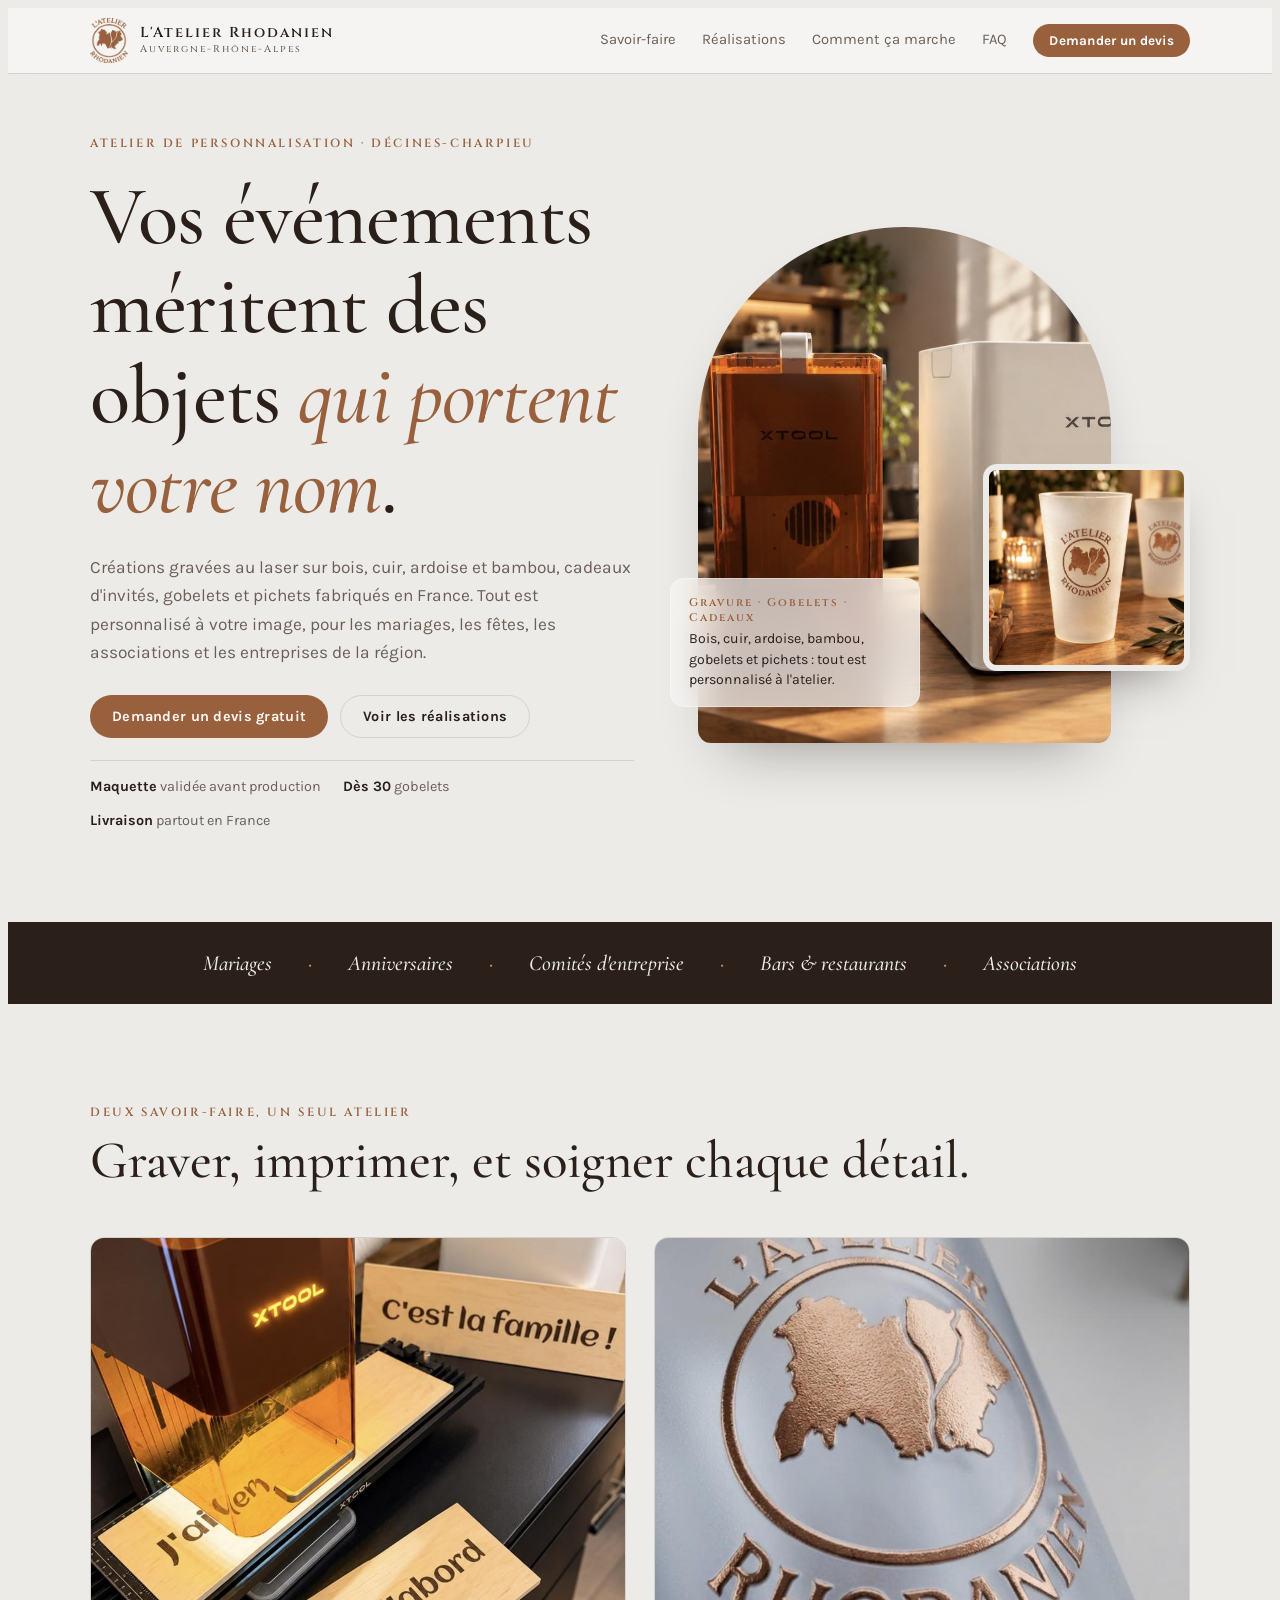
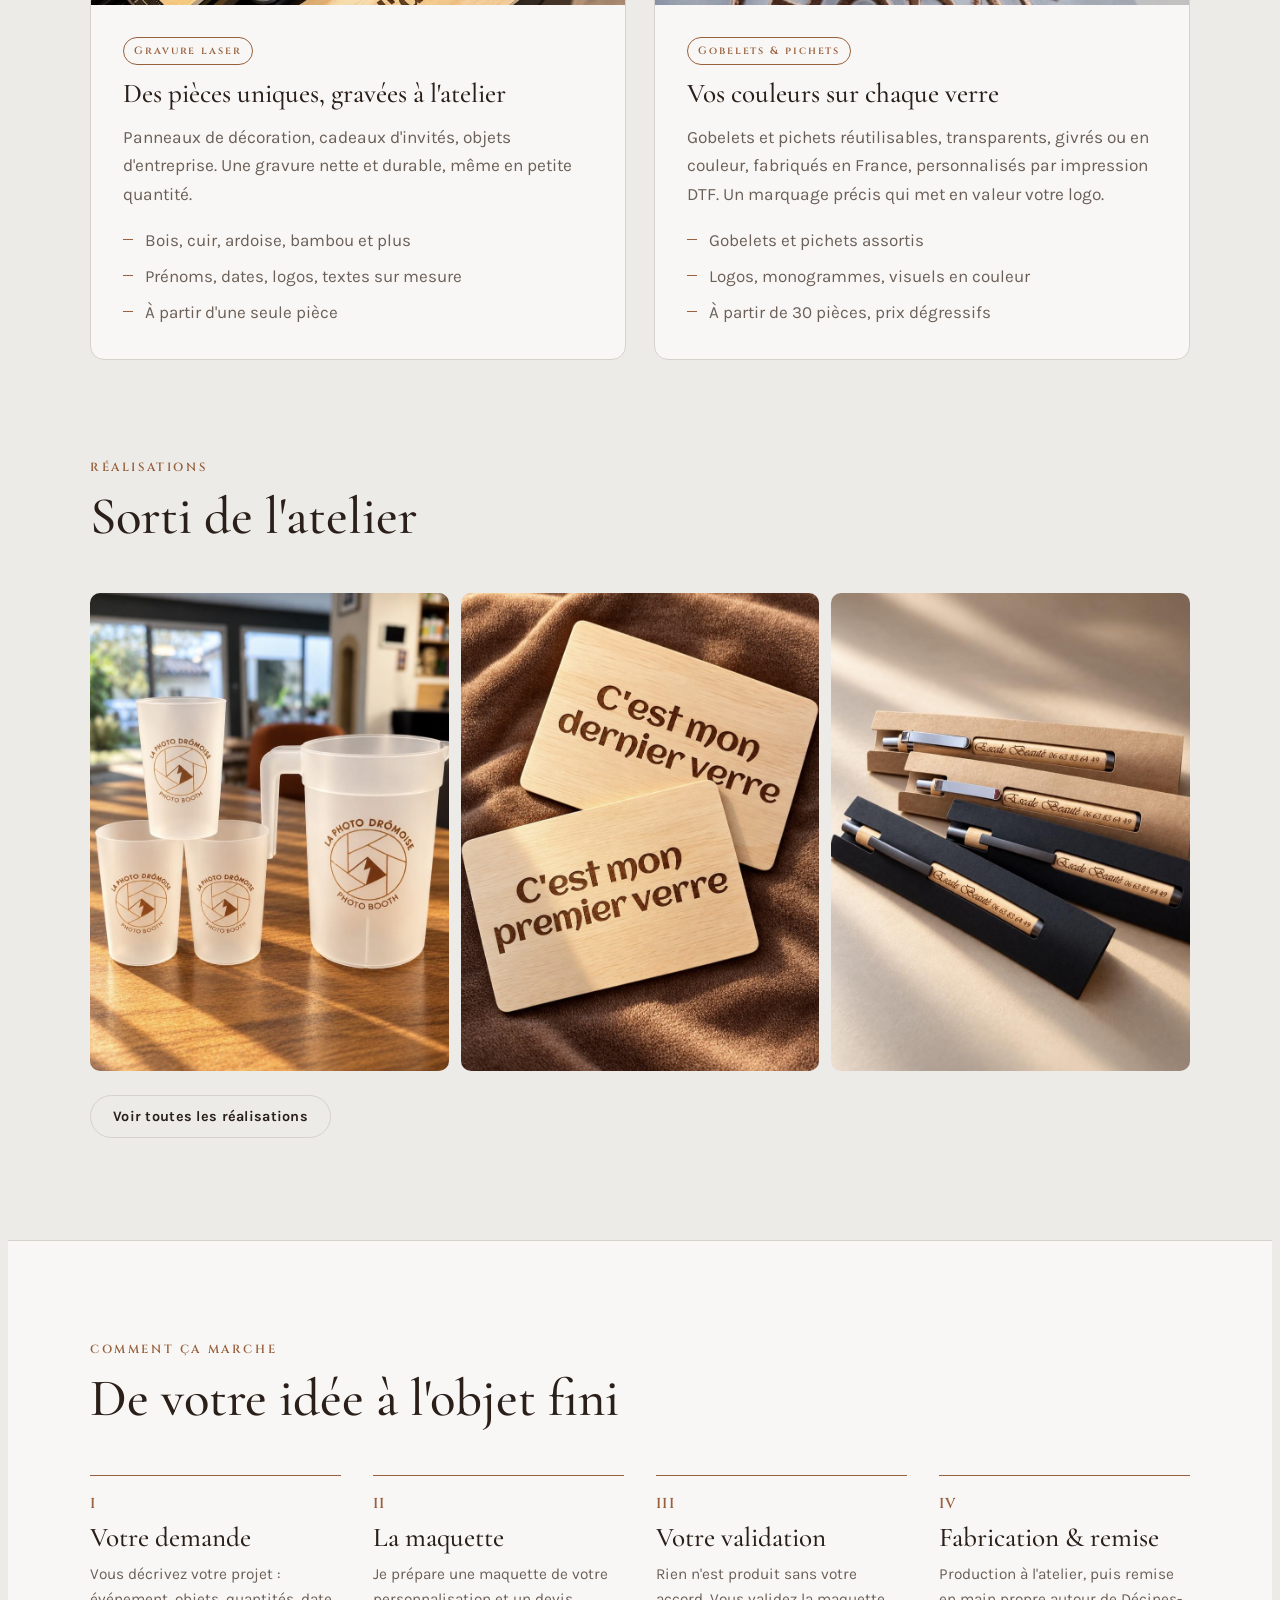
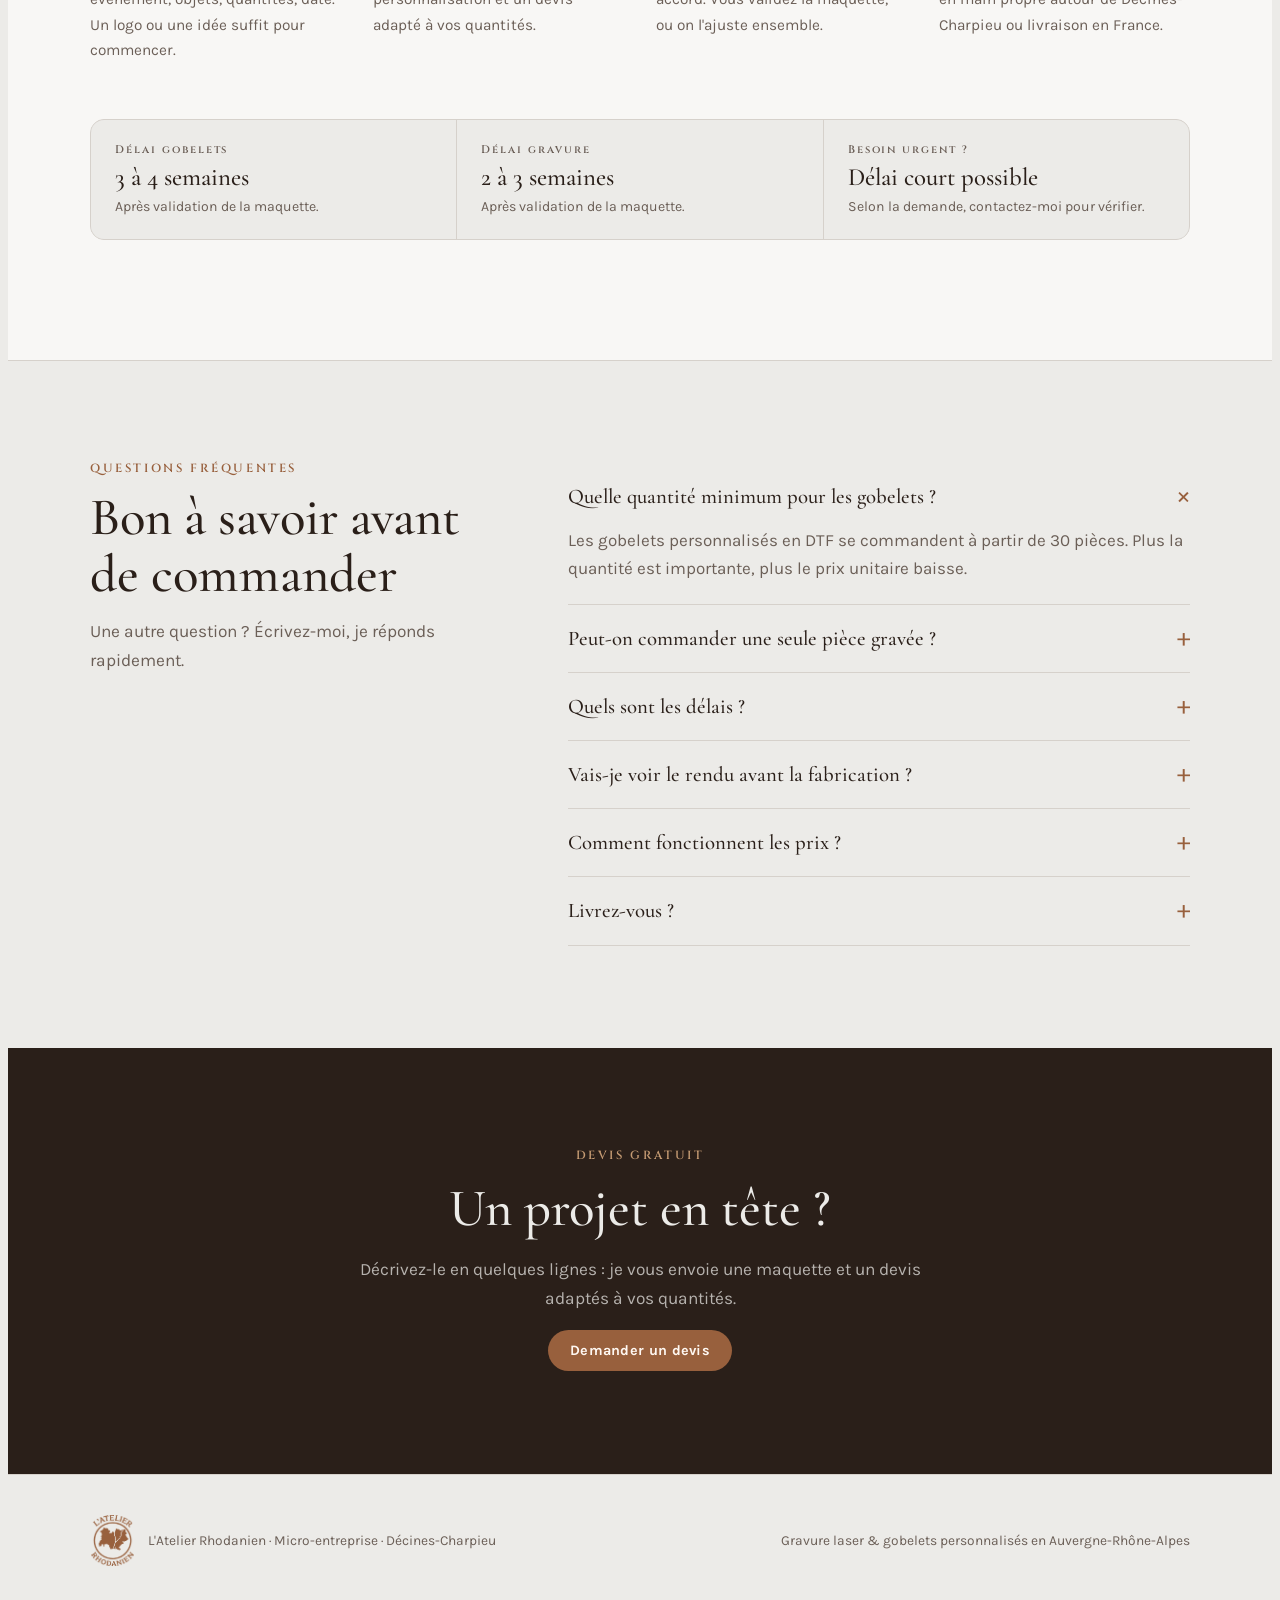
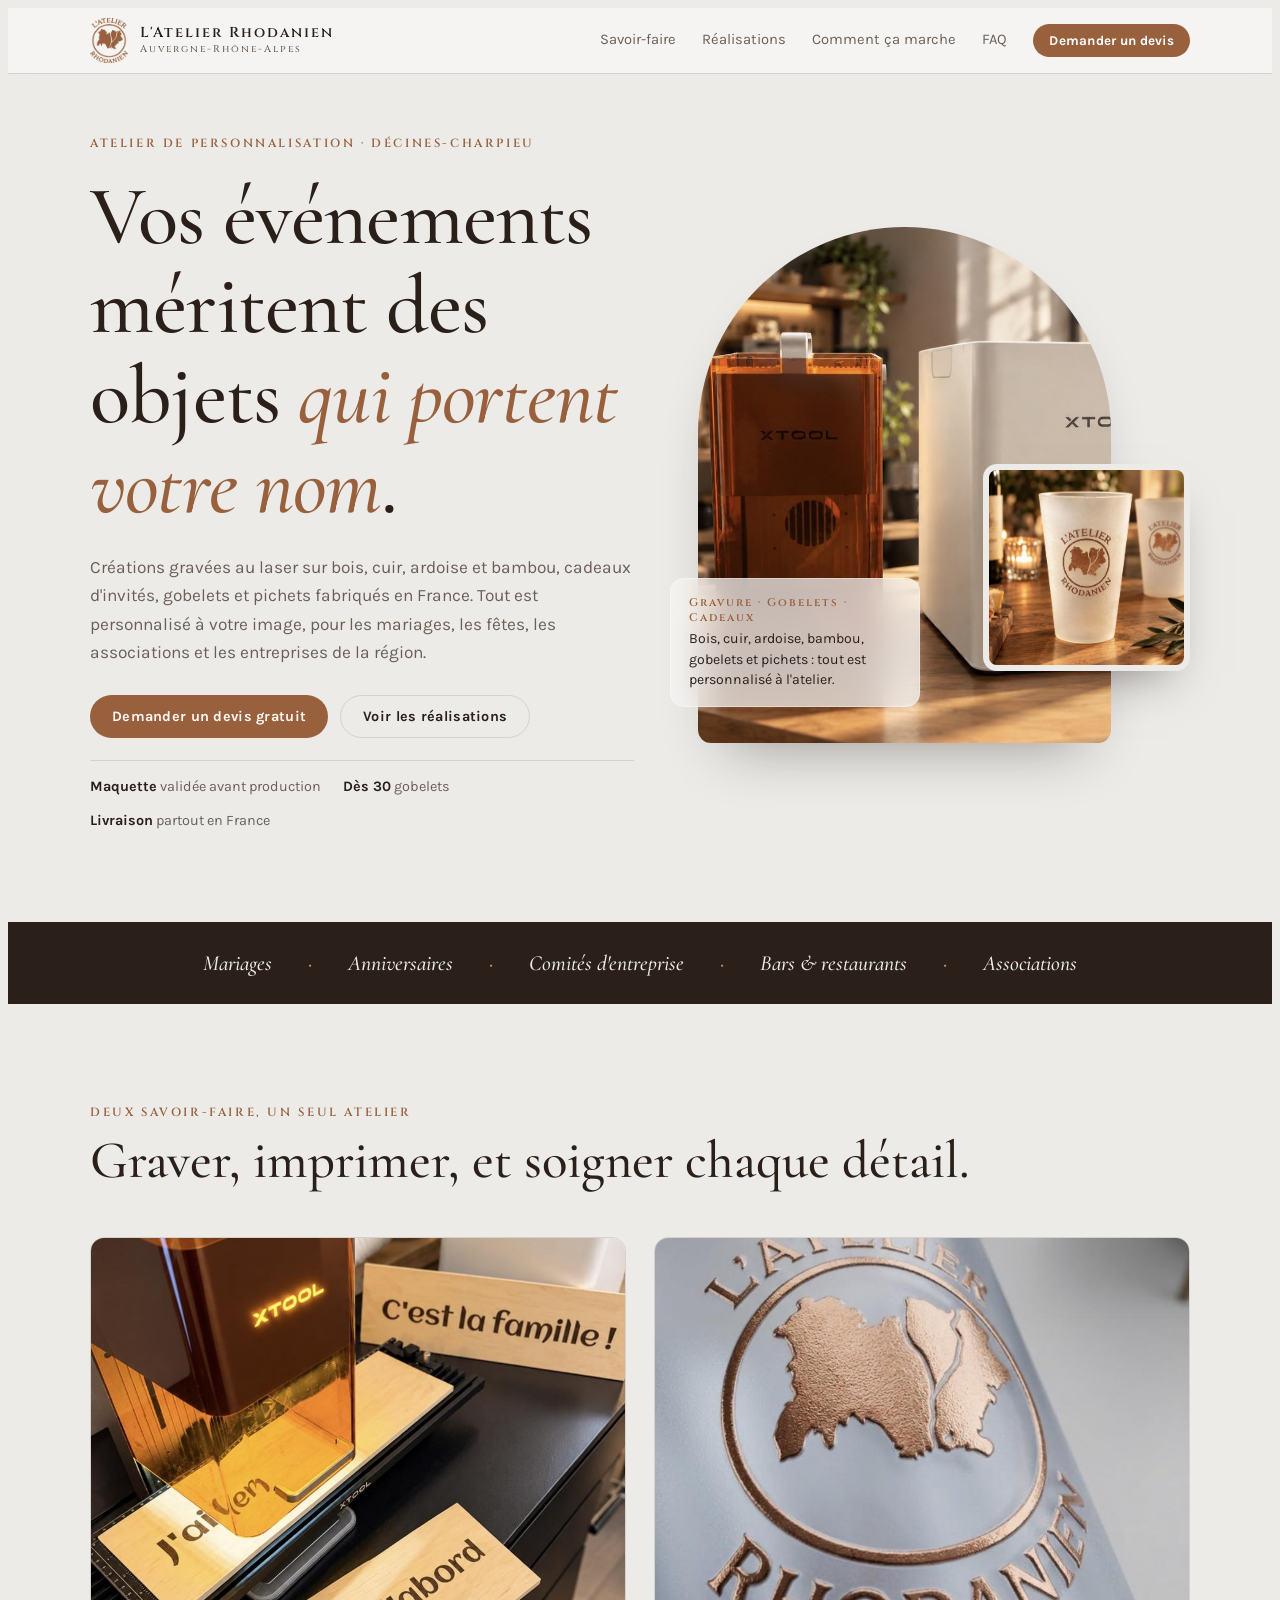
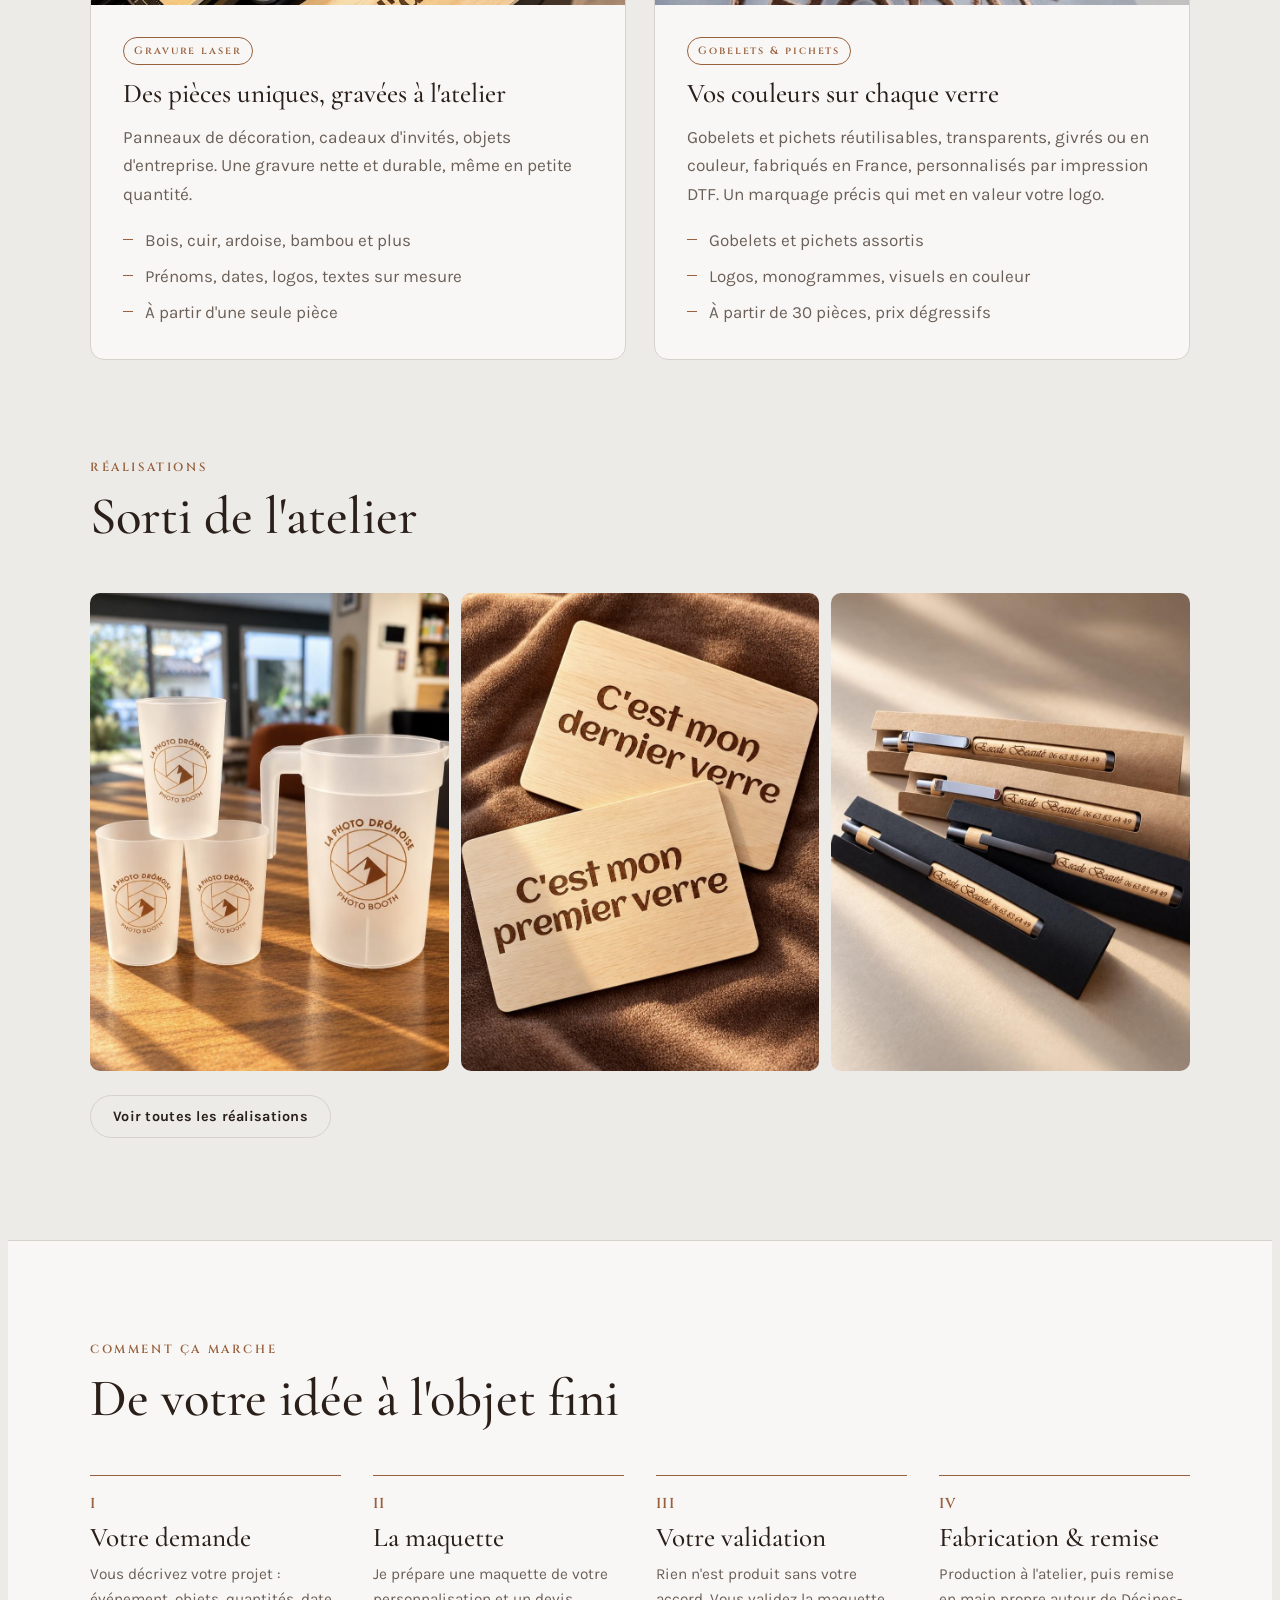
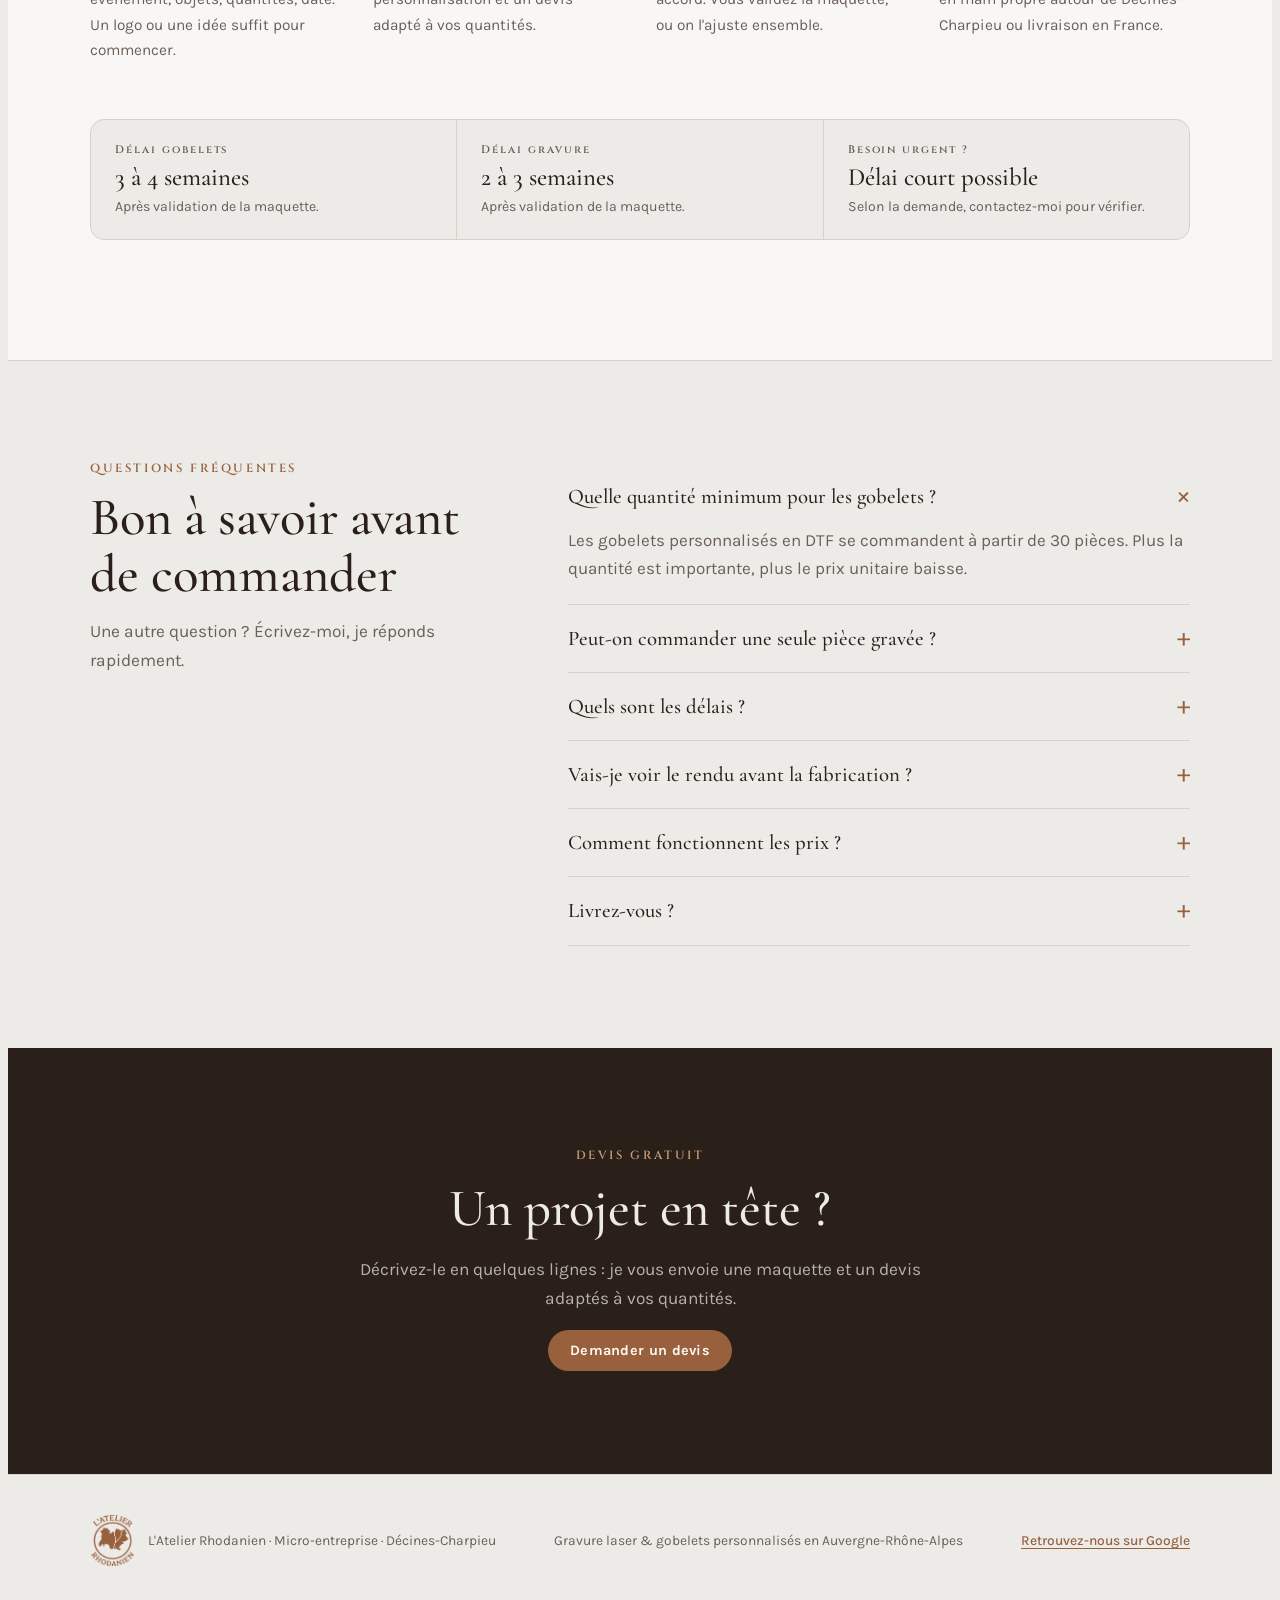
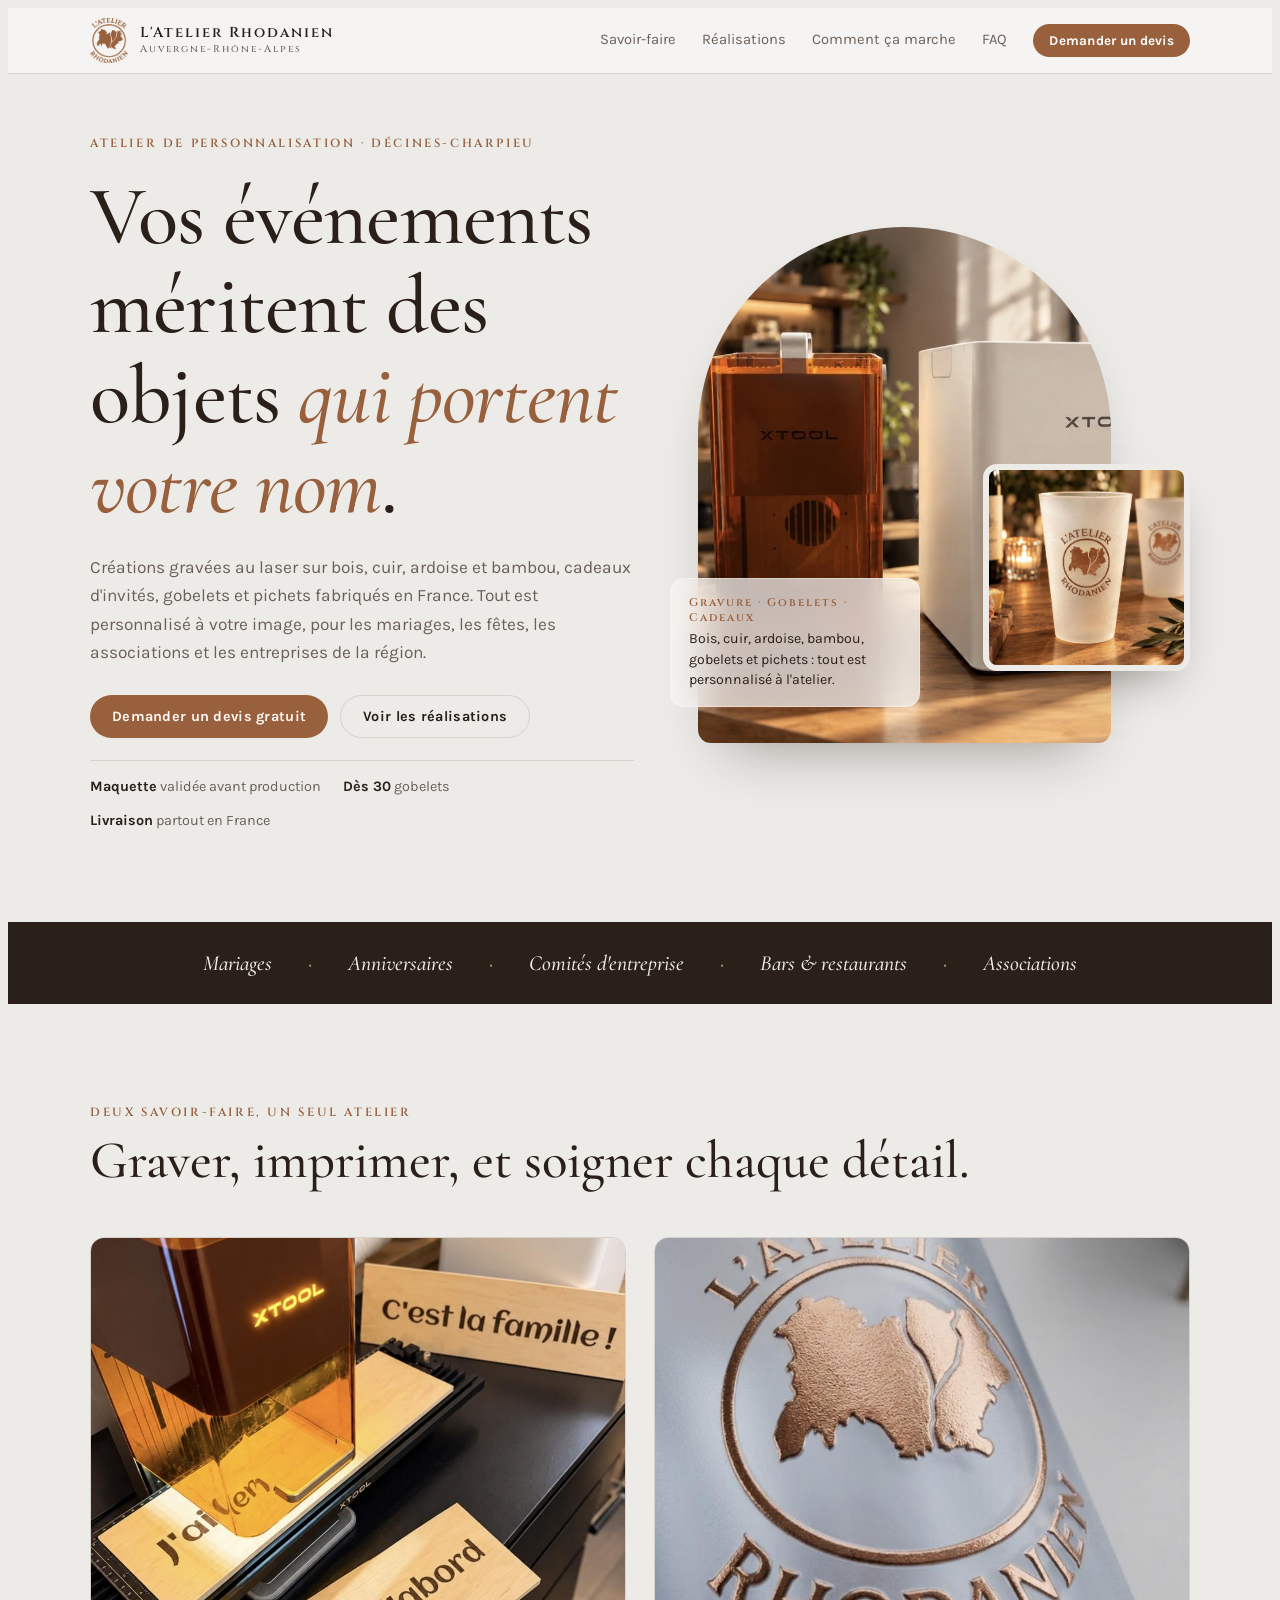
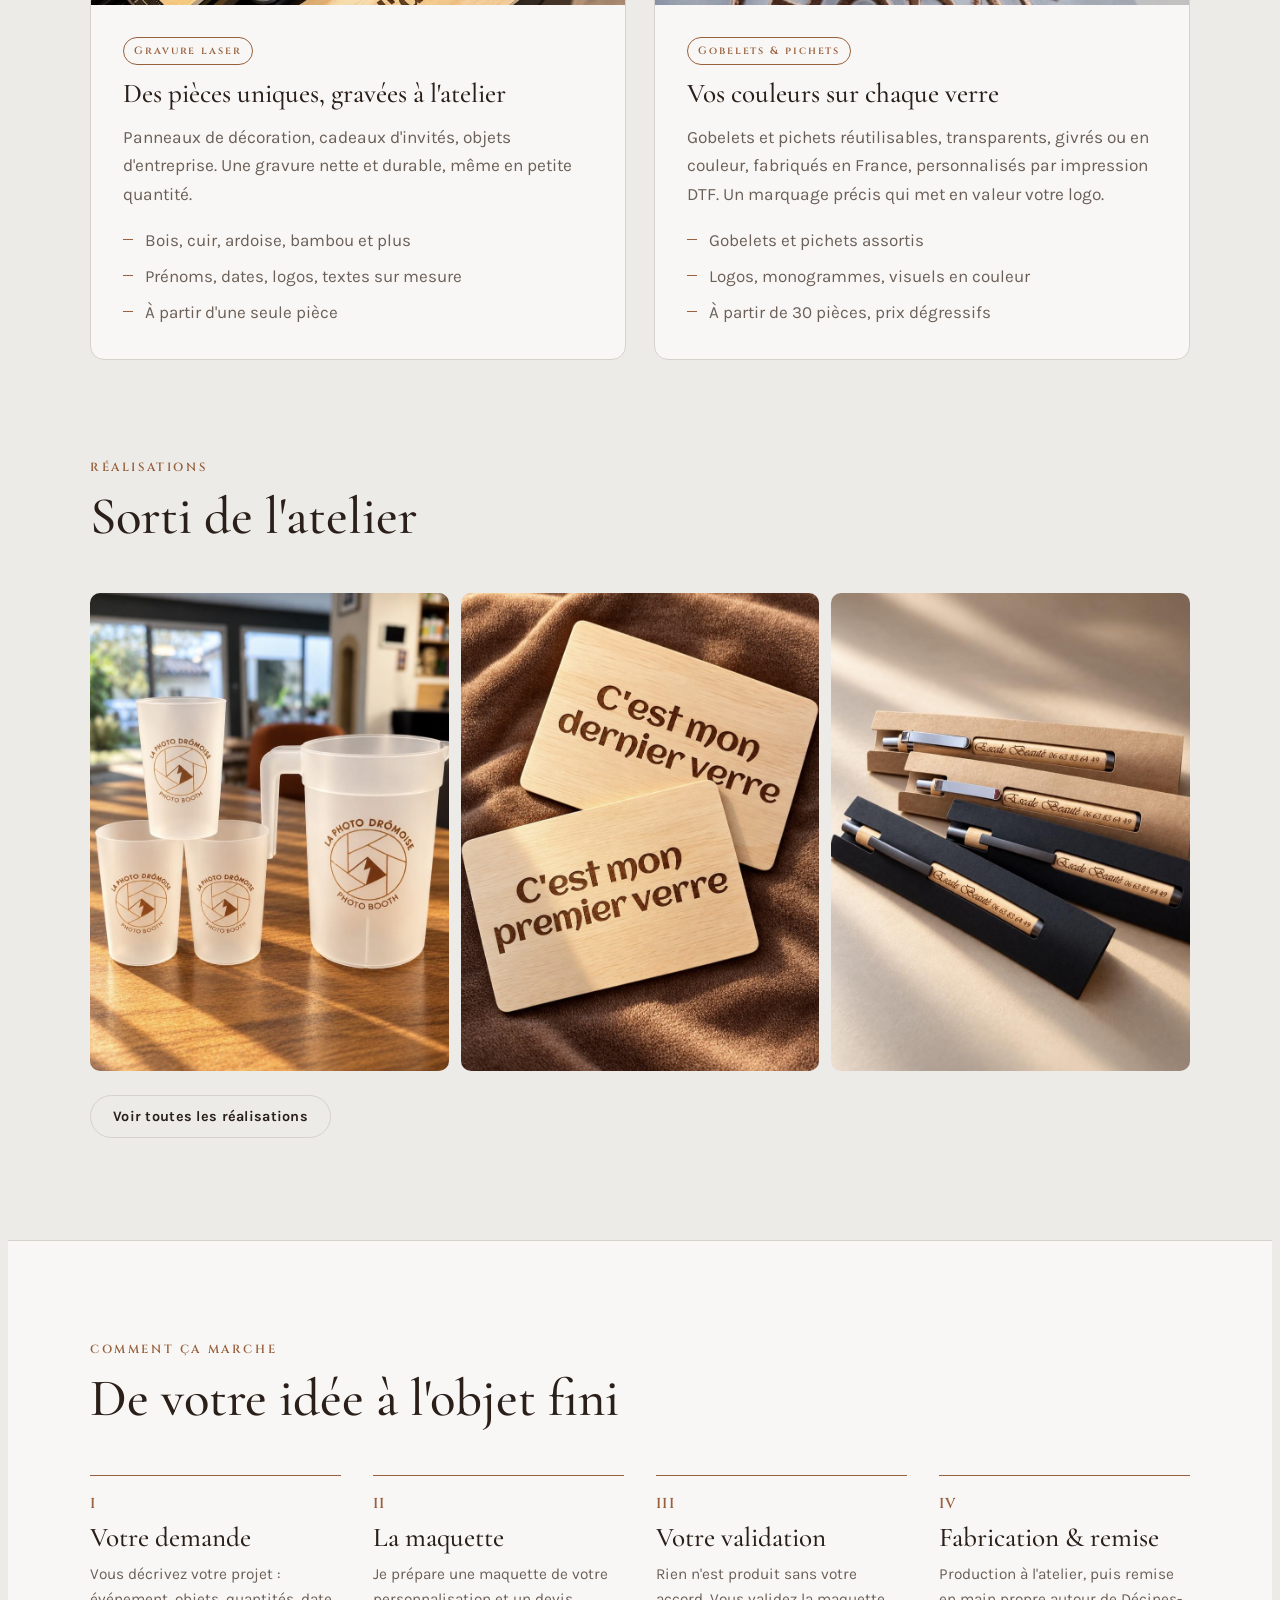
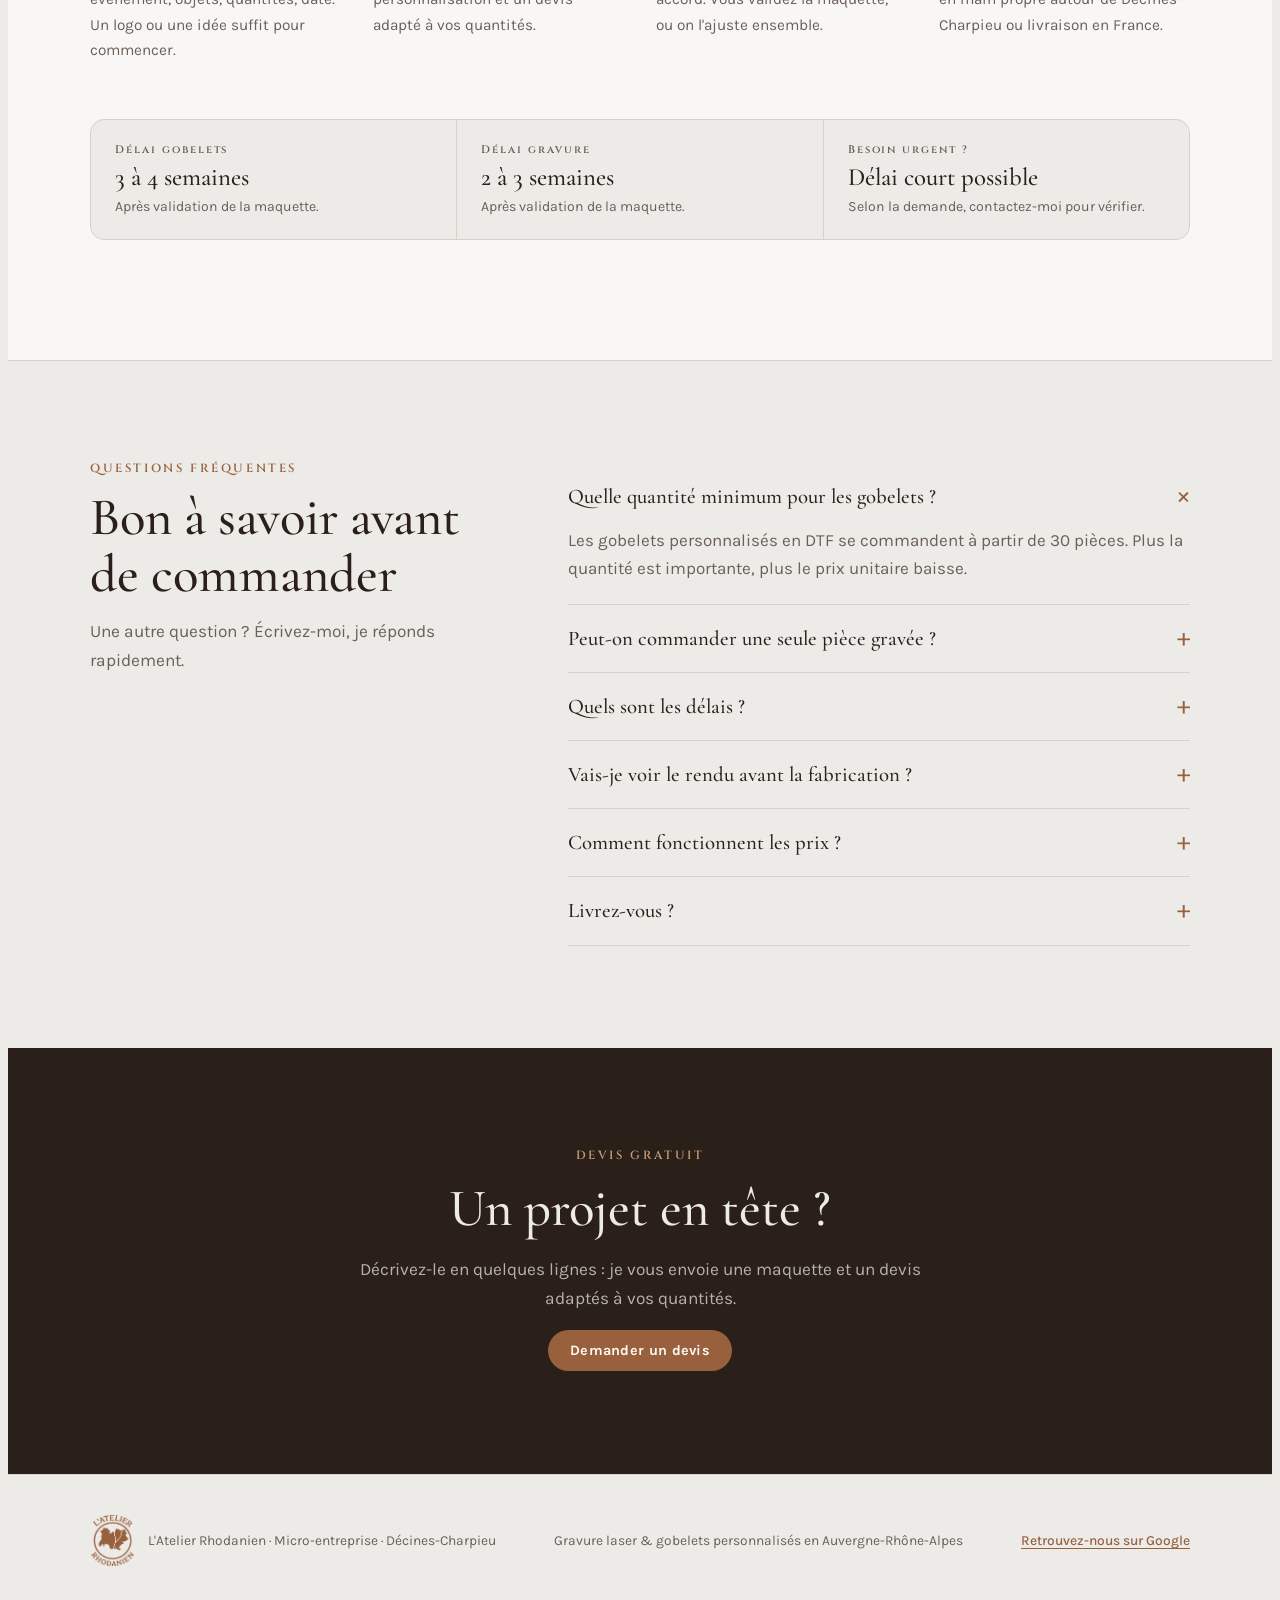
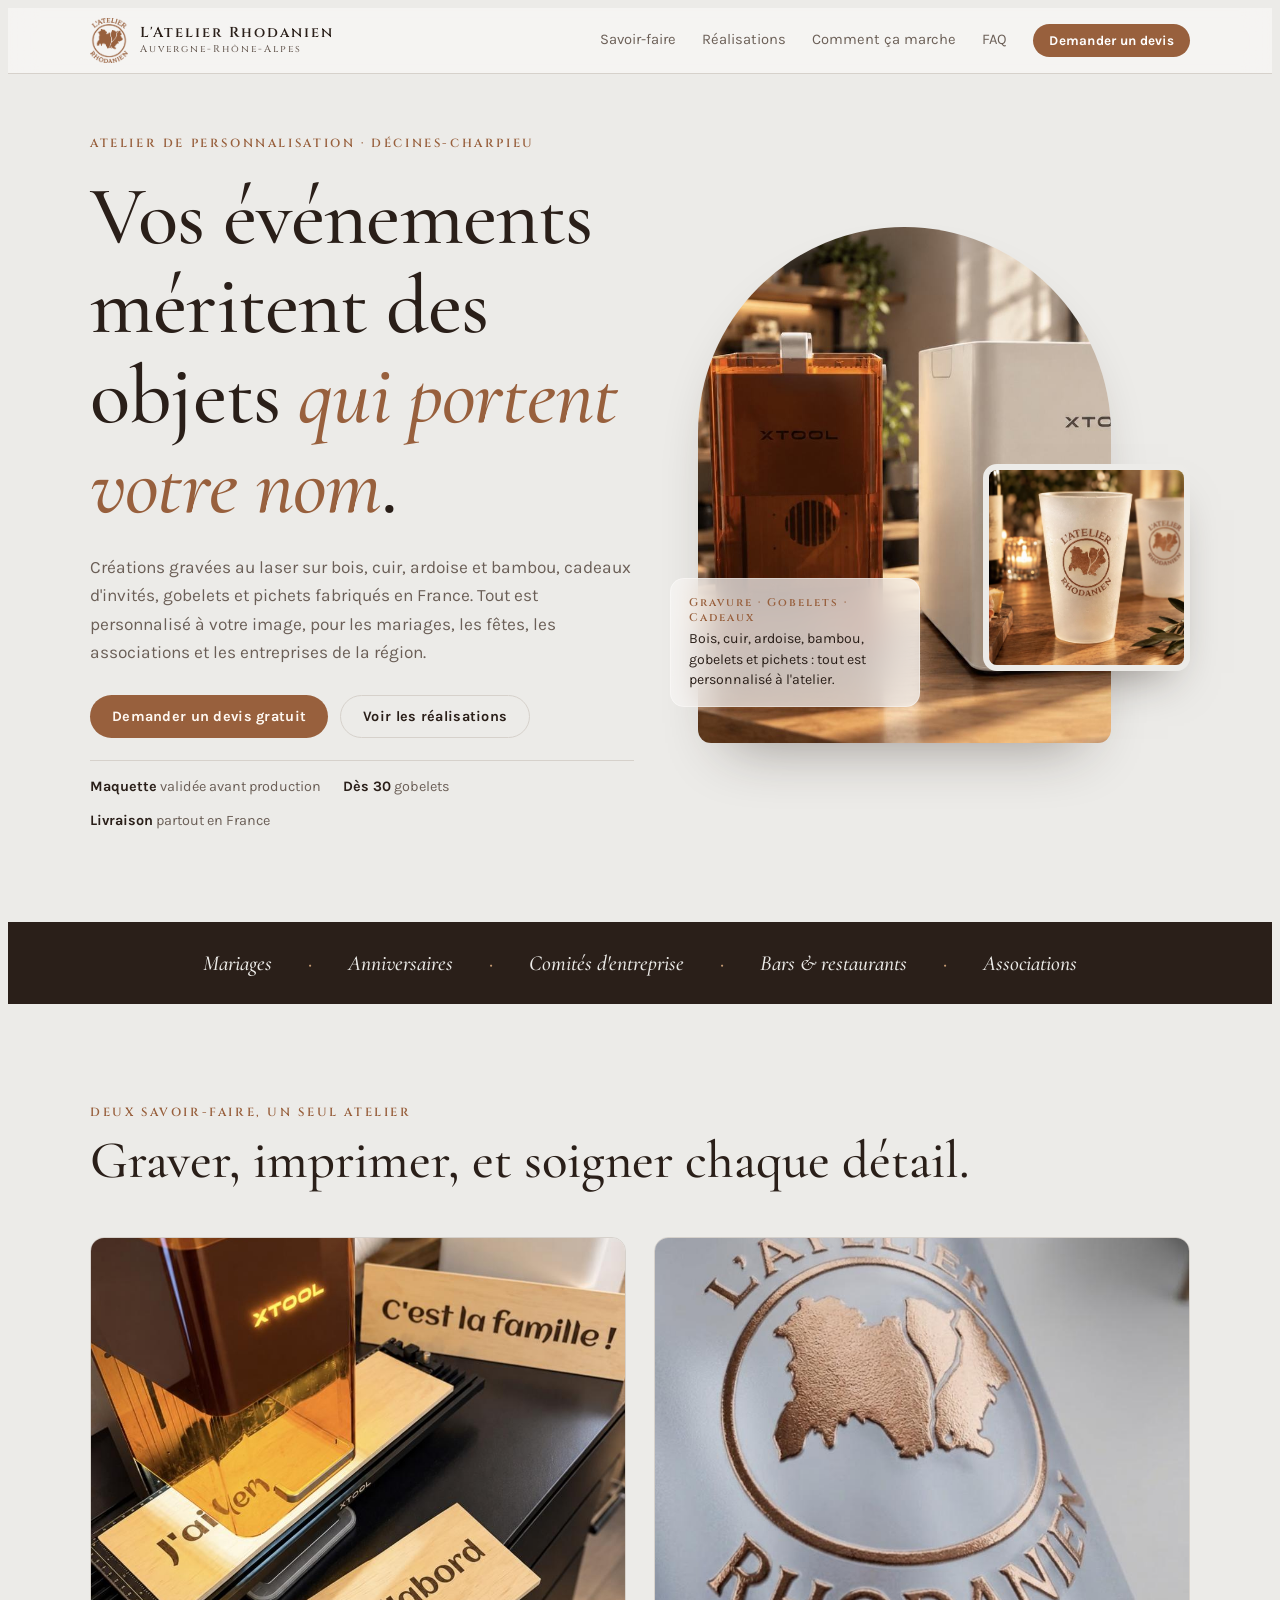
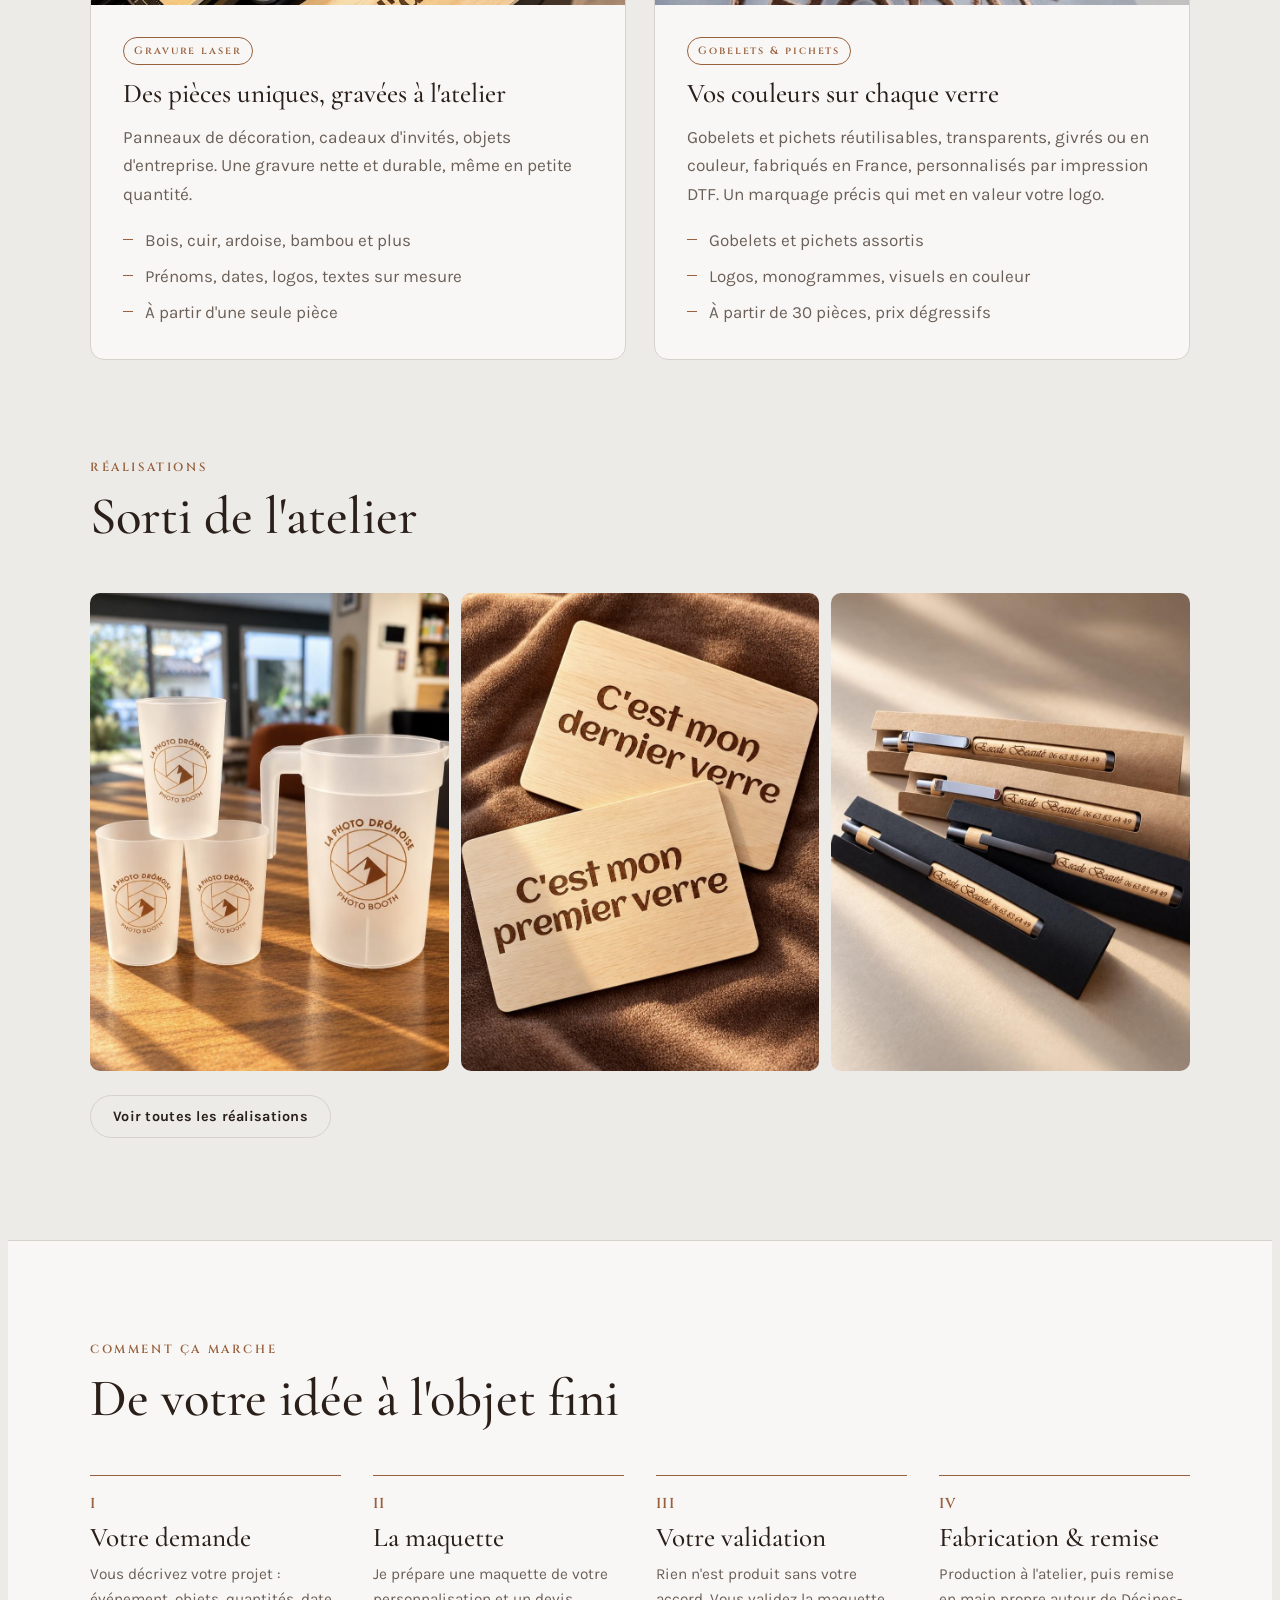
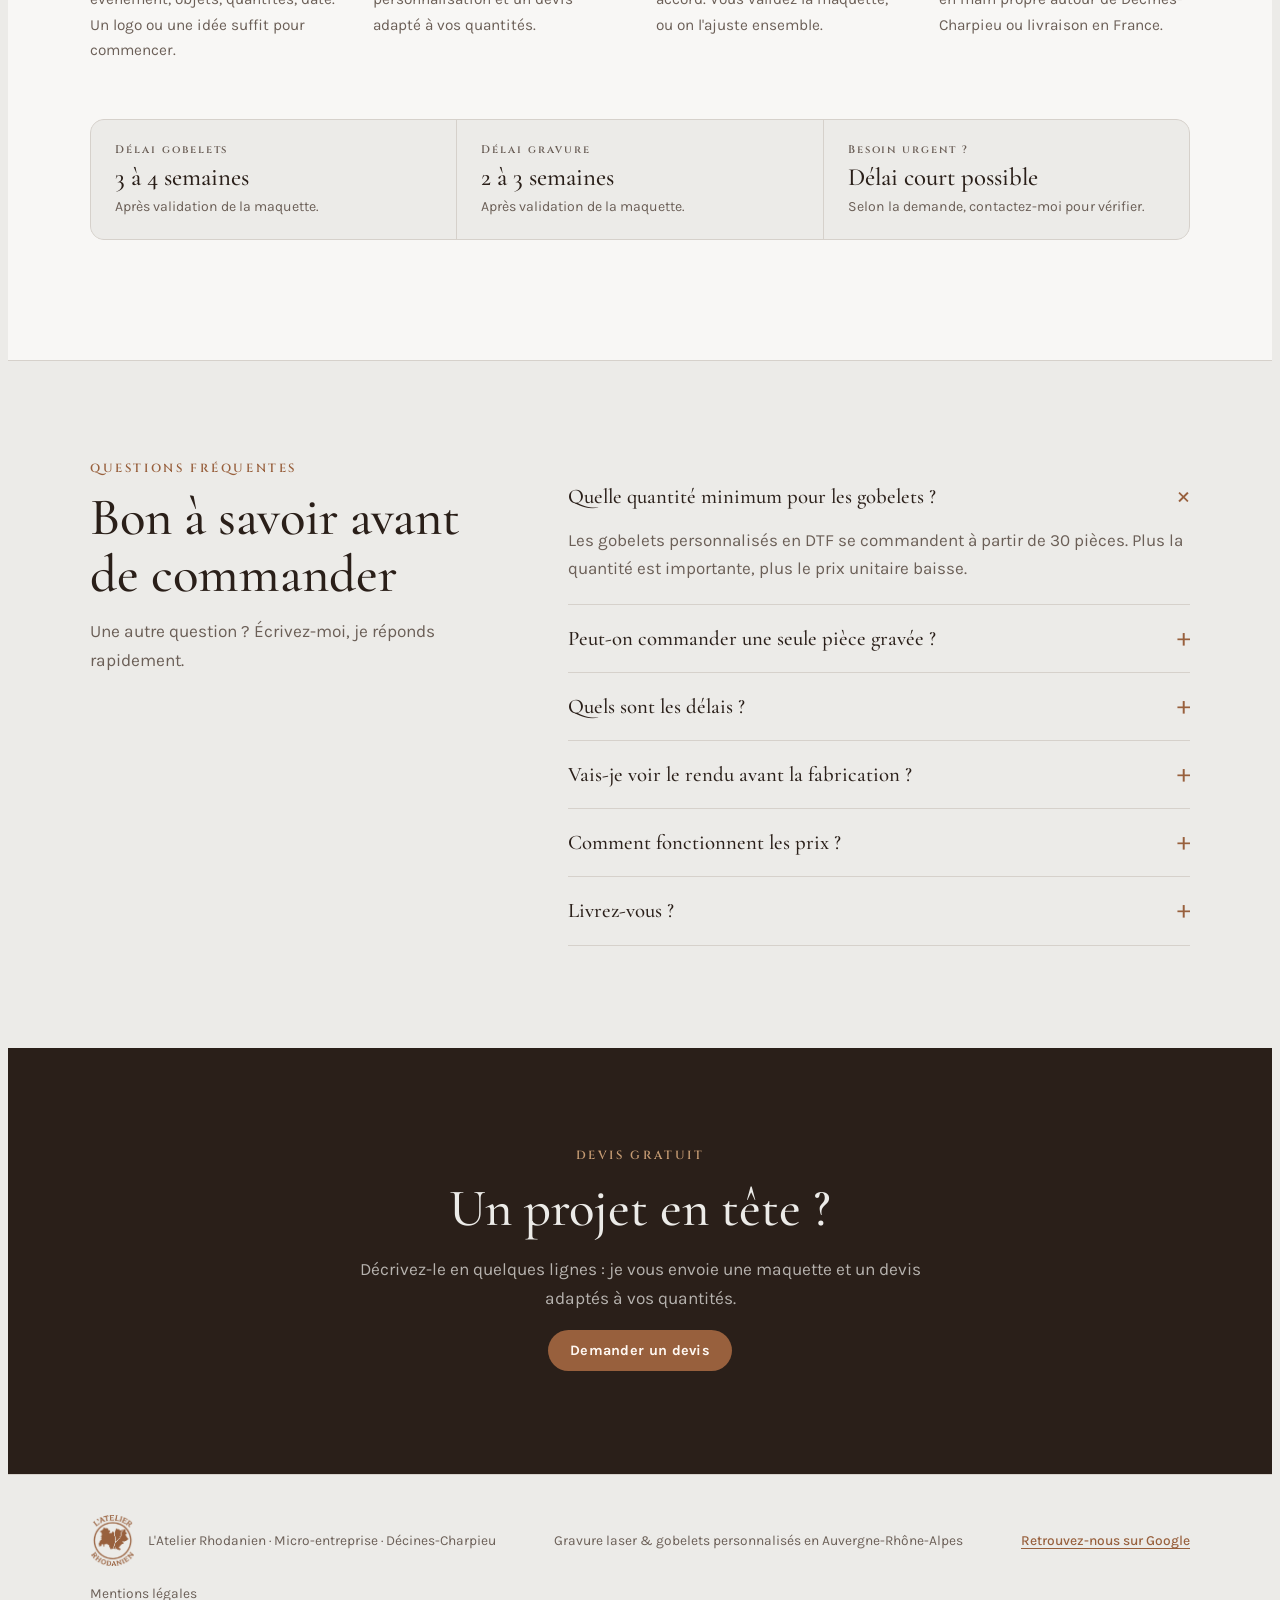
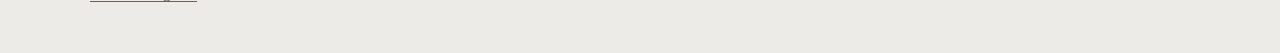
